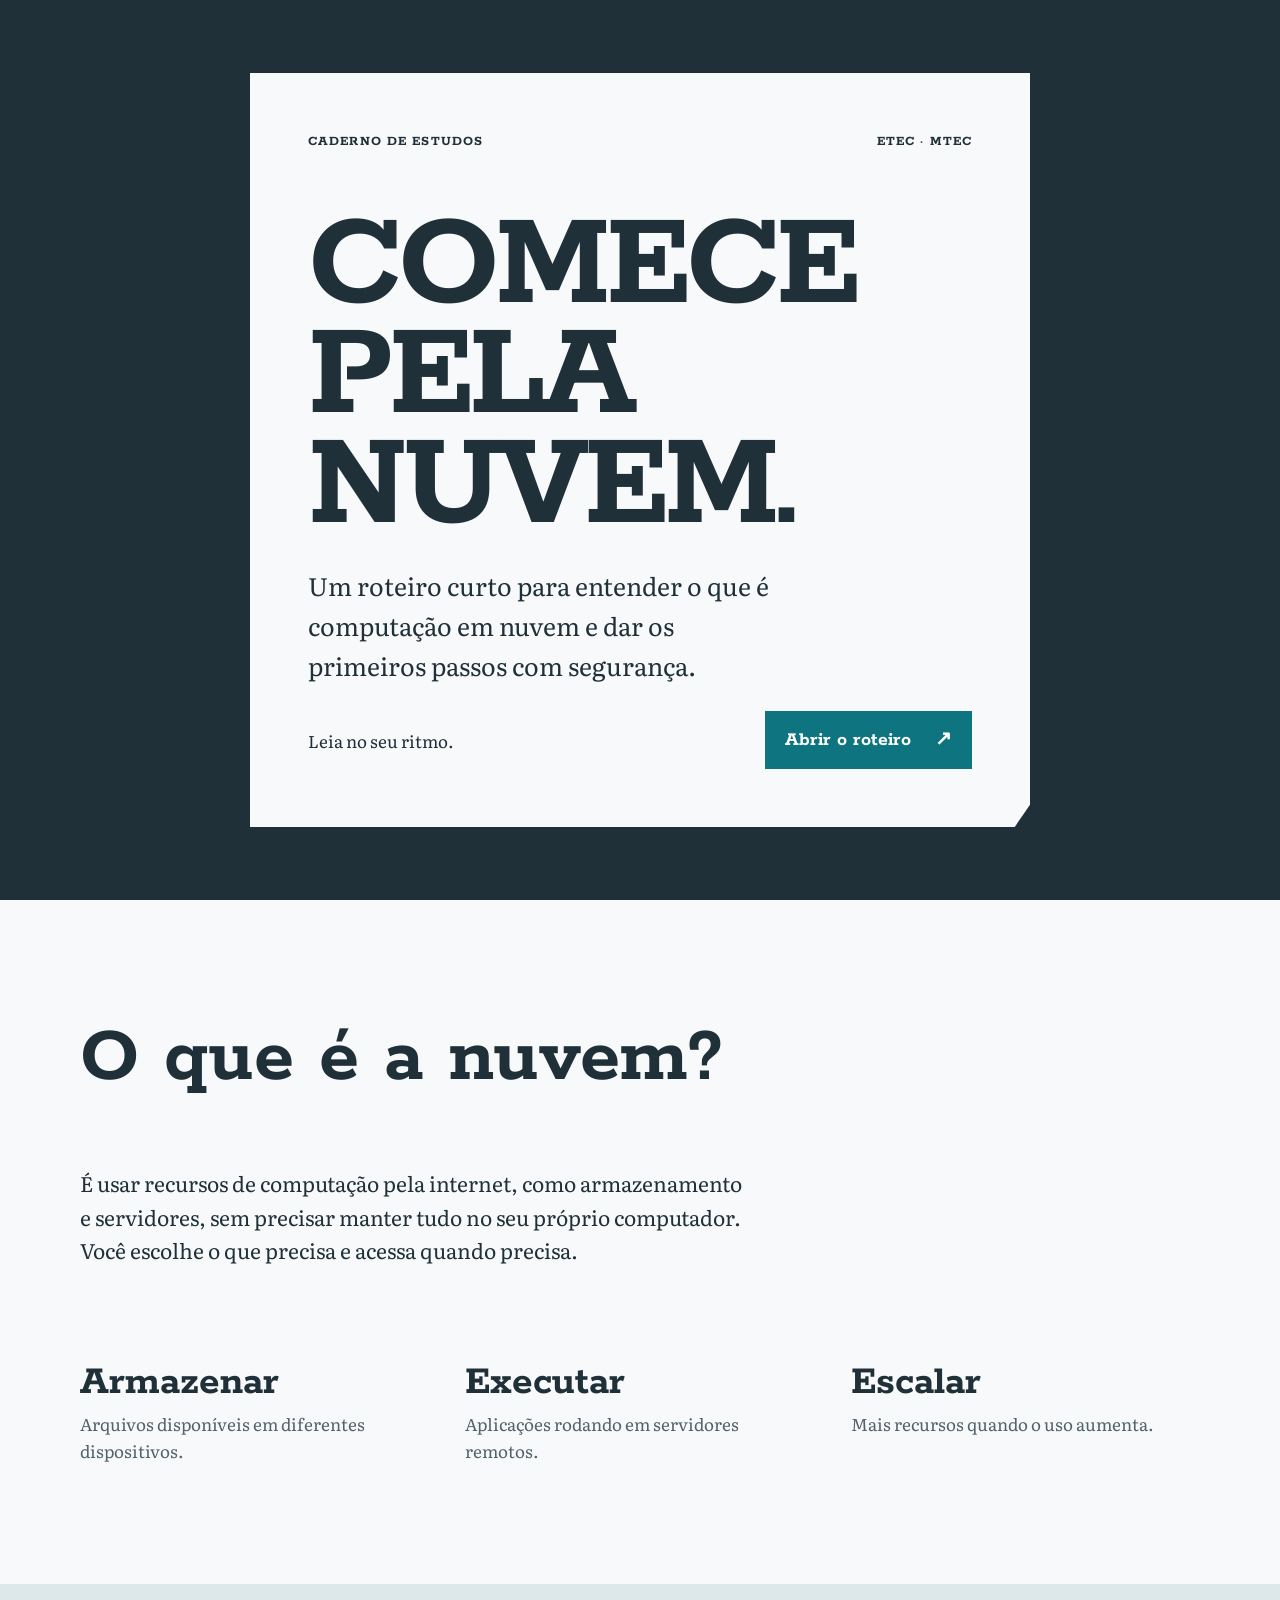
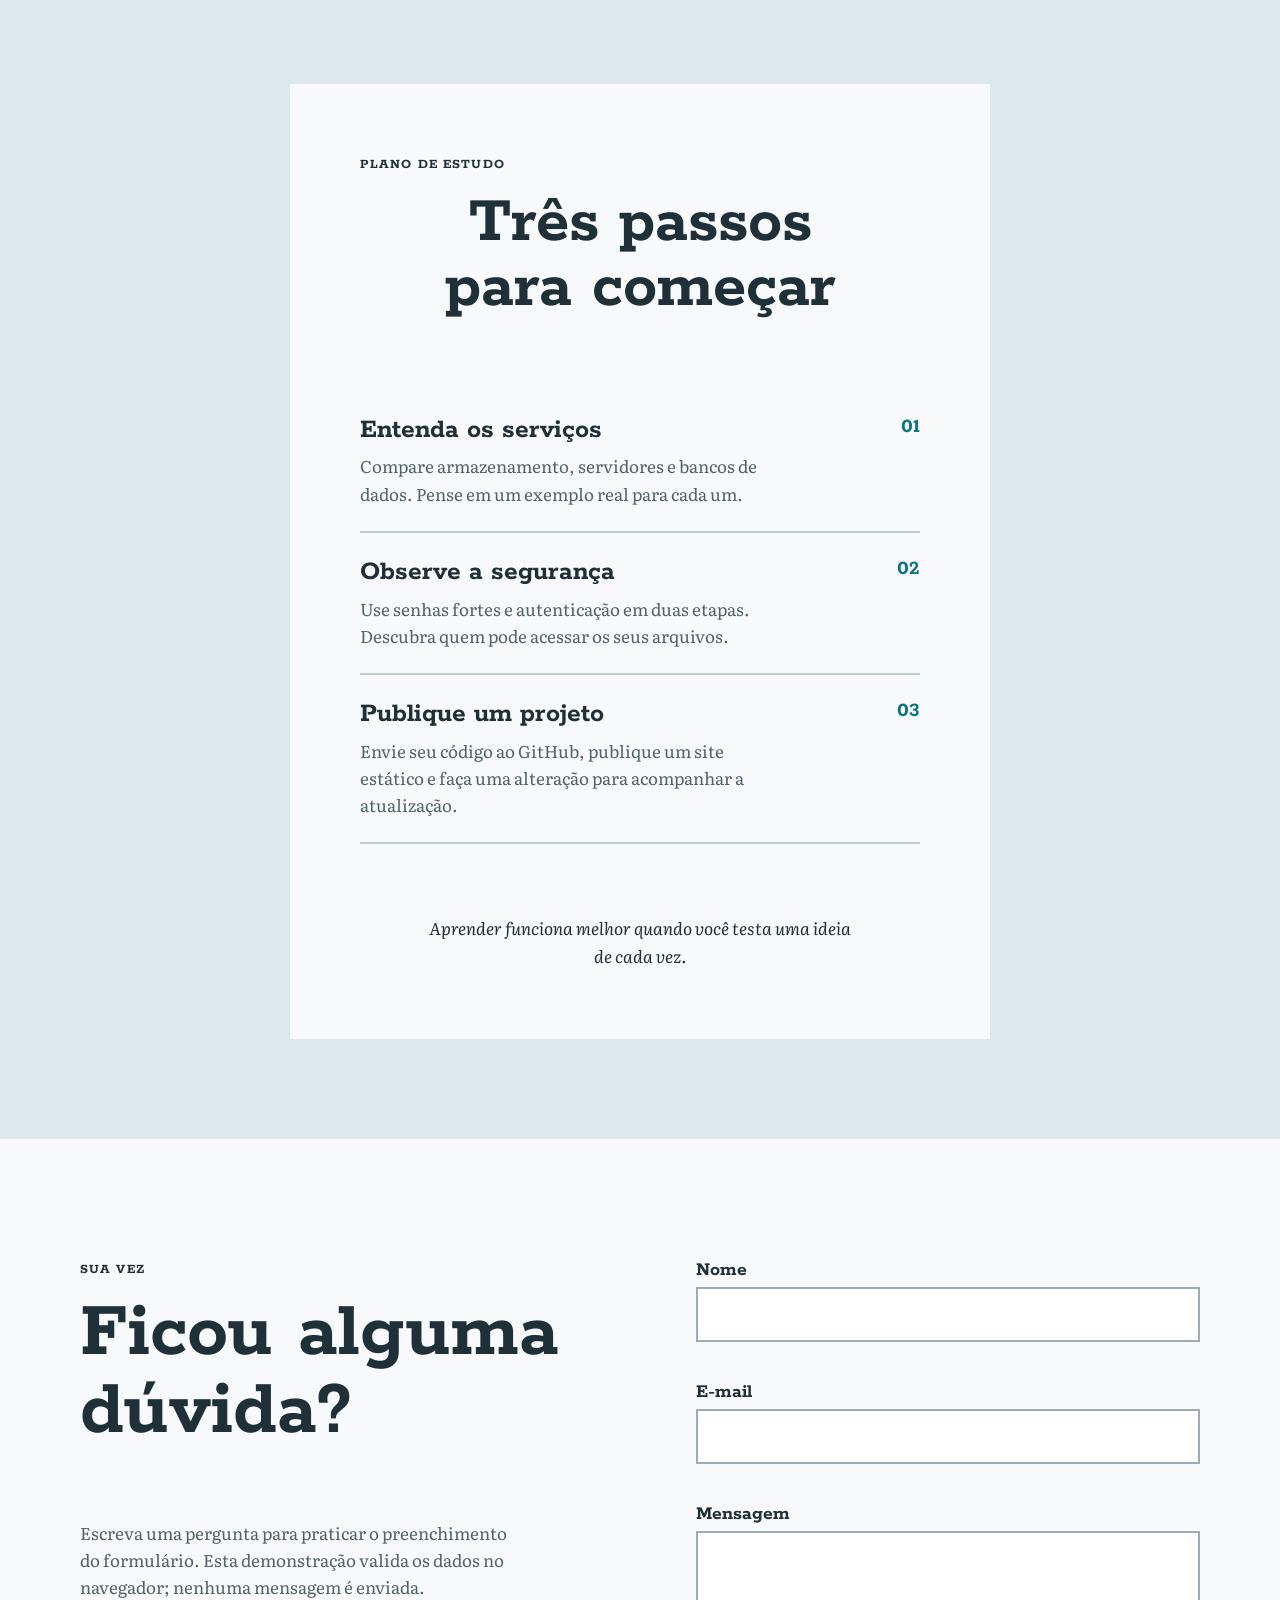
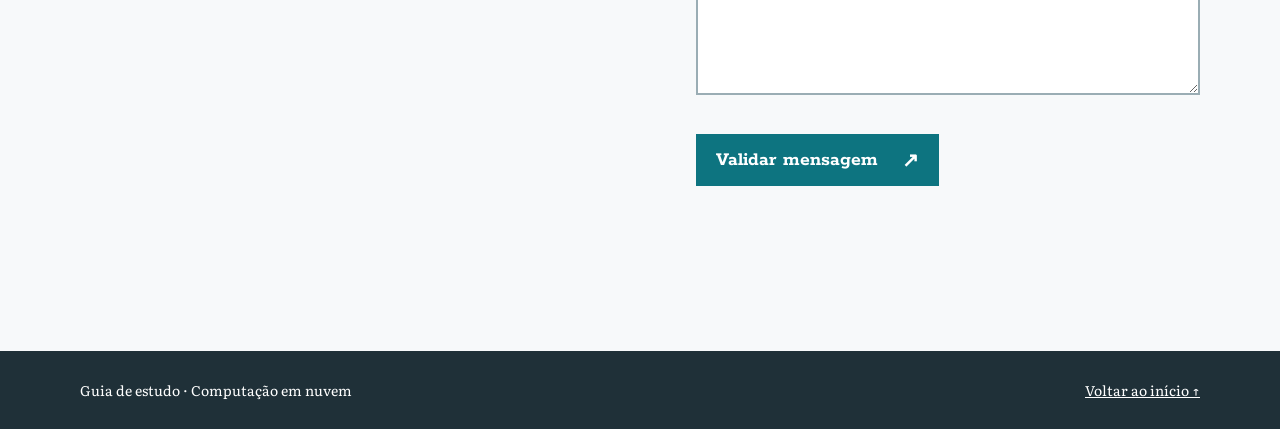
==== index.html @ ff2d394d "Cria pagina de estudo em HTML e CSS" ====
<!doctype html>
<html lang="pt-BR">
  <head>
    <meta charset="UTF-8" />
    <meta name="viewport" content="width=device-width, initial-scale=1.0" />
    <meta name="description" content="Um guia breve e visual para começar a estudar computação em nuvem." />
    <title>Comece pela nuvem — Guia de estudo</title>
    <link rel="preconnect" href="https://fonts.googleapis.com" />
    <link rel="preconnect" href="https://fonts.gstatic.com" crossorigin />
    <link href="https://fonts.googleapis.com/css2?family=Rokkitt:wght@700;800&family=Literata:wght@400;600&display=swap" rel="stylesheet" />
    <link rel="stylesheet" href="style.css" />
    <script src="script.js" defer></script>
  </head>
  <body>
    <main>
      <section class="cover" aria-labelledby="page-title">
        <div class="sheet cover-sheet">
          <div class="sheet-top"><span>Caderno de estudos</span><span>ETEC · MTEC</span></div>
          <h1 id="page-title">Comece<br />pela nuvem.</h1>
          <p>Um roteiro curto para entender o que é computação em nuvem e dar os primeiros passos com segurança.</p>
          <div class="cover-bottom"><span>Leia no seu ritmo.</span><a class="button" href="#roteiro">Abrir o roteiro <span aria-hidden="true">↗</span></a></div>
        </div>
      </section>

      <section class="intro wrap" aria-labelledby="intro-title">
        <h2 id="intro-title">O que é a nuvem?</h2>
        <p>É usar recursos de computação pela internet, como armazenamento e servidores, sem precisar manter tudo no seu próprio computador. Você escolhe o que precisa e acessa quando precisa.</p>
        <div class="facts" aria-label="Ideias principais">
          <div><strong>Armazenar</strong><span>Arquivos disponíveis em diferentes dispositivos.</span></div>
          <div><strong>Executar</strong><span>Aplicações rodando em servidores remotos.</span></div>
          <div><strong>Escalar</strong><span>Mais recursos quando o uso aumenta.</span></div>
        </div>
      </section>

      <section id="roteiro" class="route" aria-labelledby="route-title">
        <div class="sheet route-sheet">
          <p class="sheet-kicker">Plano de estudo</p>
          <h2 id="route-title">Três passos para começar</h2>
          <ol>
            <li><div><h3>Entenda os serviços</h3><p>Compare armazenamento, servidores e bancos de dados. Pense em um exemplo real para cada um.</p></div><span>01</span></li>
            <li><div><h3>Observe a segurança</h3><p>Use senhas fortes e autenticação em duas etapas. Descubra quem pode acessar os seus arquivos.</p></div><span>02</span></li>
            <li><div><h3>Publique um projeto</h3><p>Envie seu código ao GitHub, publique um site estático e faça uma alteração para acompanhar a atualização.</p></div><span>03</span></li>
          </ol>
          <p class="route-end">Aprender funciona melhor quando você testa uma ideia de cada vez.</p>
        </div>
      </section>

      <section id="contato" class="contact" aria-labelledby="contact-title">
        <div class="wrap contact-layout">
          <div><p class="sheet-kicker">Sua vez</p><h2 id="contact-title">Ficou alguma dúvida?</h2><p>Escreva uma pergunta para praticar o preenchimento do formulário. Esta demonstração valida os dados no navegador; nenhuma mensagem é enviada.</p></div>
          <form id="contact-form" novalidate>
            <label for="name">Nome</label><input id="name" name="name" autocomplete="name" required /><small id="name-error" class="error"></small>
            <label for="email">E-mail</label><input id="email" name="email" type="email" autocomplete="email" required /><small id="email-error" class="error"></small>
            <label for="message">Mensagem</label><textarea id="message" name="message" rows="5" required></textarea><small id="message-error" class="error"></small>
            <button class="button" type="submit">Validar mensagem <span aria-hidden="true">↗</span></button>
            <p id="form-status" role="status" aria-live="polite"></p>
          </form>
        </div>
      </section>
    </main>
    <footer><span>Guia de estudo · Computação em nuvem</span><a href="#page-title">Voltar ao início ↑</a></footer>
  </body>
</html>
---- style.css ----
:root{--ground:#1f3038;--paper:#f7f9fa;--soft:#ecf0f2;--ink:#1f3038;--muted:#51636b;--accent:#0d7480}*{box-sizing:border-box}html{scroll-behavior:smooth}body{margin:0;color:var(--ink);background:var(--paper);font-family:Literata,Georgia,serif;font-size:17px;line-height:1.6}h1,h2,h3,p{margin-top:0}h1,h2,h3,.button,.facts strong{font-family:Rokkitt,Georgia,serif}a{color:inherit}.wrap{width:min(1120px,calc(100% - 48px));margin-inline:auto}.cover{min-height:100svh;background:var(--ground);padding:32px;display:grid;place-items:center}.sheet{background:var(--paper);color:var(--ink)}.cover-sheet{width:min(780px,100%);min-height:min(680px,calc(100svh - 64px));padding:clamp(28px,5vw,58px);display:flex;flex-direction:column;justify-content:space-between;clip-path:polygon(0 0,100% 0,100% 97%,98% 100%,0 100%)}.sheet-top,.cover-bottom{display:flex;justify-content:space-between;gap:20px;align-items:center}.sheet-top,.sheet-kicker{font-family:Rokkitt,Georgia,serif;font-weight:700;text-transform:uppercase;letter-spacing:.08em;font-size:14px}.cover h1{font-size:clamp(72px,11vw,142px);line-height:.78;letter-spacing:-.035em;text-transform:uppercase;margin:60px 0 24px}.cover-sheet>p{max-width:480px;font-size:clamp(19px,2.2vw,25px)}.button{display:inline-flex;justify-content:space-between;align-items:center;gap:24px;border:0;background:var(--accent);color:#fff;text-decoration:none;padding:13px 20px;font-size:20px;font-weight:700;cursor:pointer;min-height:52px}.button:hover,.button:focus-visible{background:#075b65}.intro{padding-block:120px}.intro h2,.contact h2{font-size:clamp(48px,7vw,82px);line-height:.95;max-width:650px}.intro>p{max-width:670px;font-size:21px}.facts{display:grid;grid-template-columns:repeat(3,1fr);gap:36px;margin-top:95px}.facts div{display:flex;flex-direction:column;gap:6px}.facts strong{font-size:clamp(28px,3.5vw,42px);line-height:1}.facts span{color:var(--muted)}.route{background:#dce8ea;padding:100px 24px}.route-sheet{max-width:700px;margin:auto;padding:clamp(28px,6vw,70px)}.route h2{font-size:clamp(42px,6vw,68px);line-height:.95;text-align:center;margin:15px auto 70px;max-width:470px}.route ol{list-style:none;padding:0;margin:0}.route li{display:flex;justify-content:space-between;gap:20px;padding:24px 0;border-bottom:2px solid #bcced2}.route h3{font-size:28px;line-height:1.1;margin-bottom:7px}.route li p{max-width:430px;margin:0;color:var(--muted)}.route li>span{font:700 21px Rokkitt,Georgia,serif;color:var(--accent)}.route-end{text-align:center;margin:70px auto 0;max-width:430px;font-style:italic}.contact{padding:120px 0}.contact-layout{display:grid;grid-template-columns:1fr 1fr;gap:10%}.contact-layout>div>p:last-child{max-width:430px;color:var(--muted)}form{display:flex;flex-direction:column}label{font:700 20px Rokkitt,Georgia,serif;margin-bottom:6px}input,textarea{width:100%;border:2px solid #9aadb4;border-radius:0;background:#fff;color:var(--ink);font:inherit;padding:12px}input:focus,textarea:focus{outline:3px solid var(--accent);outline-offset:2px}input[aria-invalid=true],textarea[aria-invalid=true]{border-color:#a12f32}.error{min-height:27px;color:#9b2529;font:15px Arial,sans-serif;margin-bottom:12px}form .button{align-self:flex-start}#form-status{min-height:30px;margin:15px 0 0;font-weight:600}footer{background:var(--ground);color:#fff;display:flex;justify-content:space-between;gap:20px;padding:28px max(24px,calc((100vw - 1120px)/2));font-size:14px}@media(max-width:700px){.cover{padding:12px}.cover-sheet{min-height:calc(100svh - 24px);padding:28px 24px}.cover h1{font-size:clamp(60px,14vw,100px)}.cover-bottom{align-items:stretch;flex-direction:column}.cover-bottom .button{width:100%}.intro,.contact{padding-block:80px}.facts{grid-template-columns:1fr 1fr;gap:32px;margin-top:60px}.route{padding:65px 10px}.contact-layout{grid-template-columns:1fr;gap:35px}footer{flex-direction:column}.route h2{text-align:left}.route-sheet{padding:30px 24px}}@media(max-width:420px){.facts{grid-template-columns:1fr}.sheet-top{font-size:12px}.cover h1{font-size:60px}}@media(prefers-reduced-motion:reduce){html{scroll-behavior:auto}}
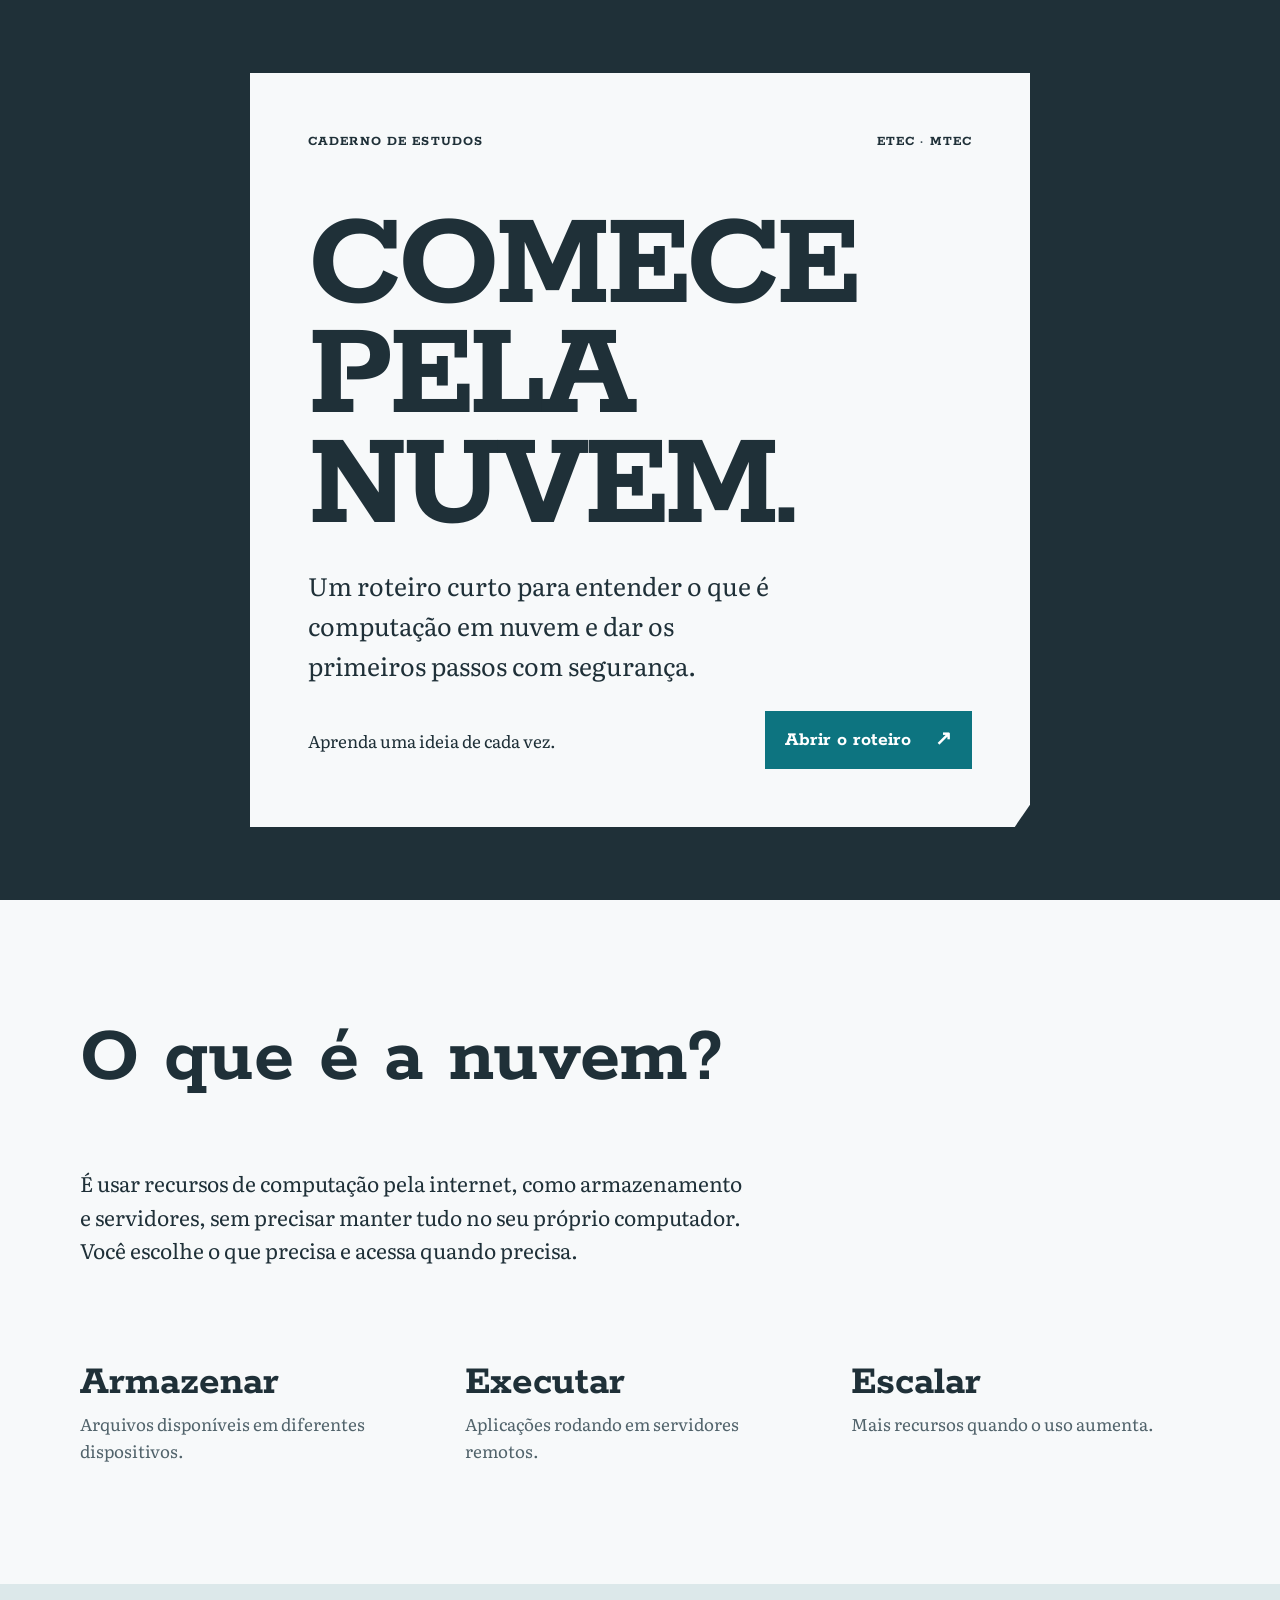
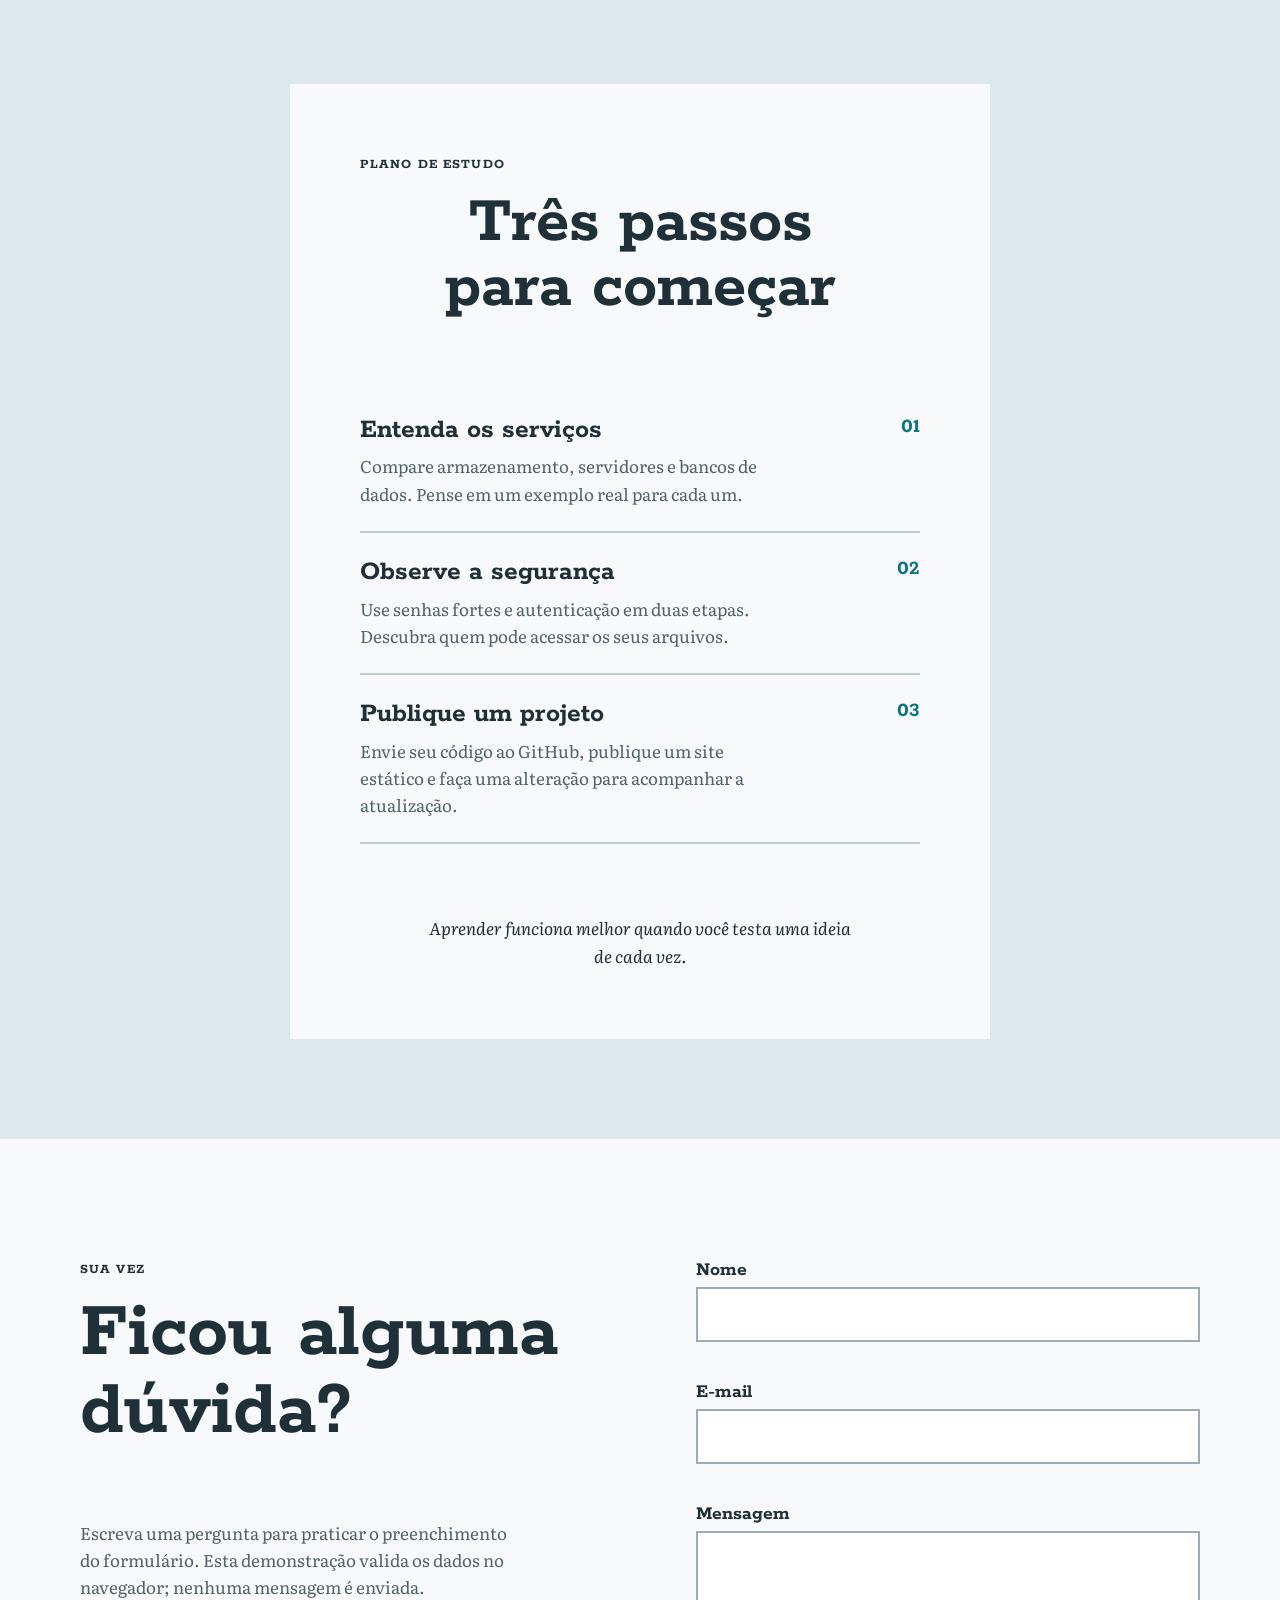
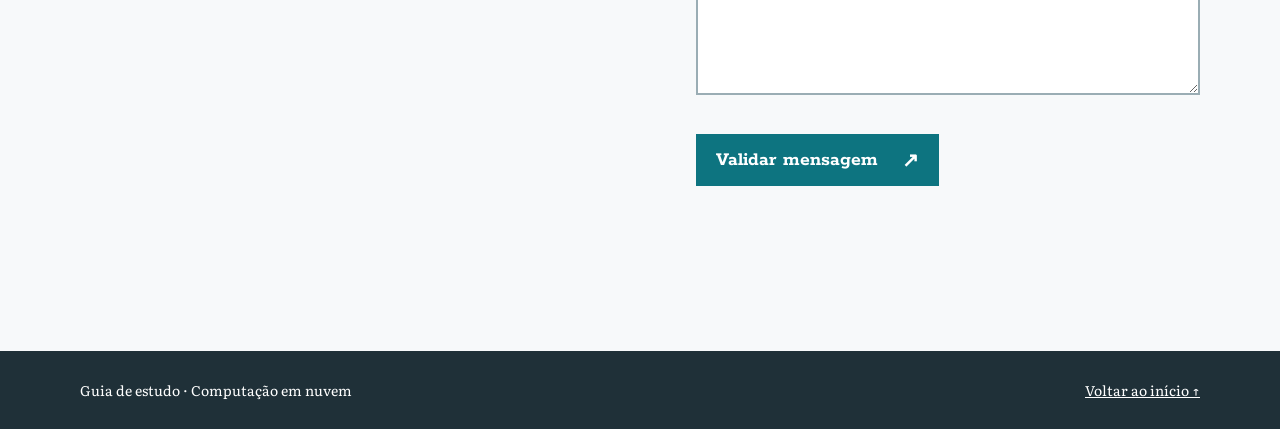
==== commit f915bc2a: "Atualiza chamada inicial do guia" ====
--- a/index.html
+++ b/index.html
@@ -18,7 +18,7 @@
           <div class="sheet-top"><span>Caderno de estudos</span><span>ETEC · MTEC</span></div>
           <h1 id="page-title">Comece<br />pela nuvem.</h1>
           <p>Um roteiro curto para entender o que é computação em nuvem e dar os primeiros passos com segurança.</p>
-          <div class="cover-bottom"><span>Leia no seu ritmo.</span><a class="button" href="#roteiro">Abrir o roteiro <span aria-hidden="true">↗</span></a></div>
+          <div class="cover-bottom"><span>Aprenda uma ideia de cada vez.</span><a class="button" href="#roteiro">Abrir o roteiro <span aria-hidden="true">↗</span></a></div>
         </div>
       </section>
 
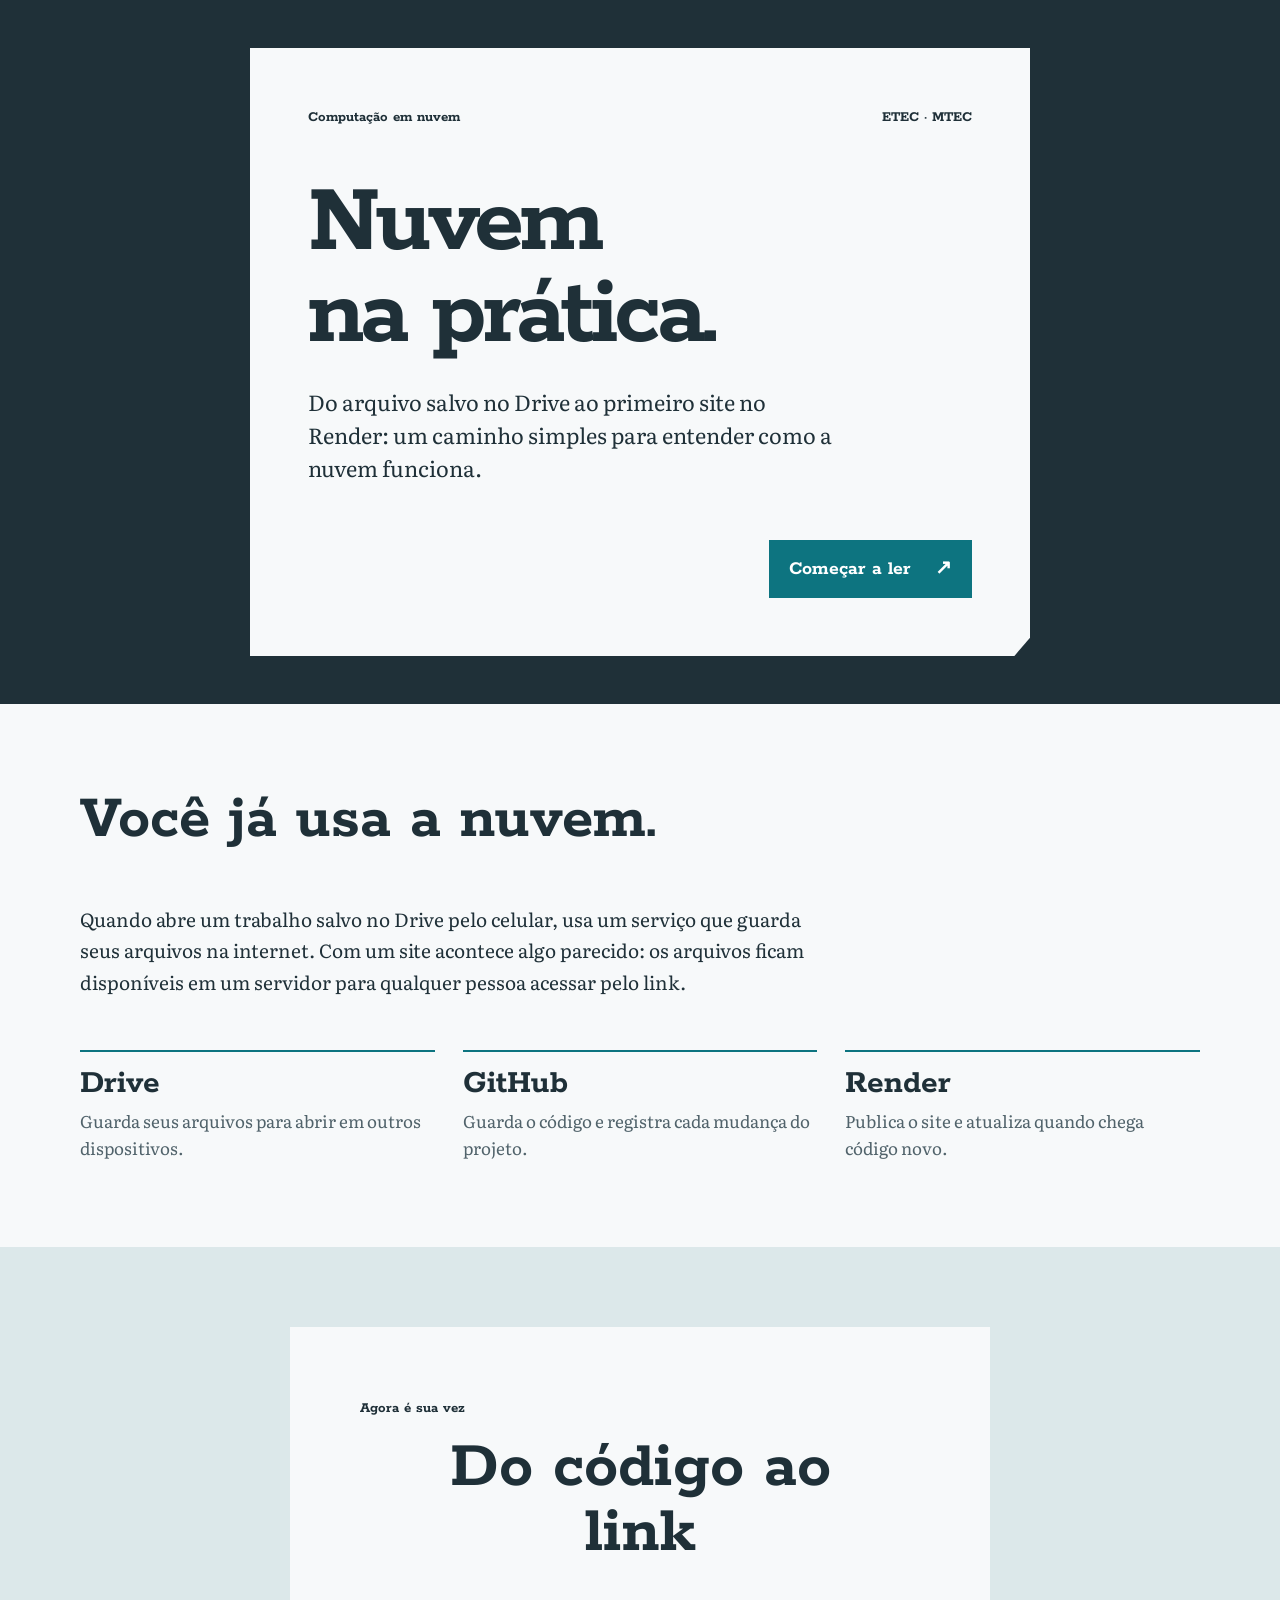
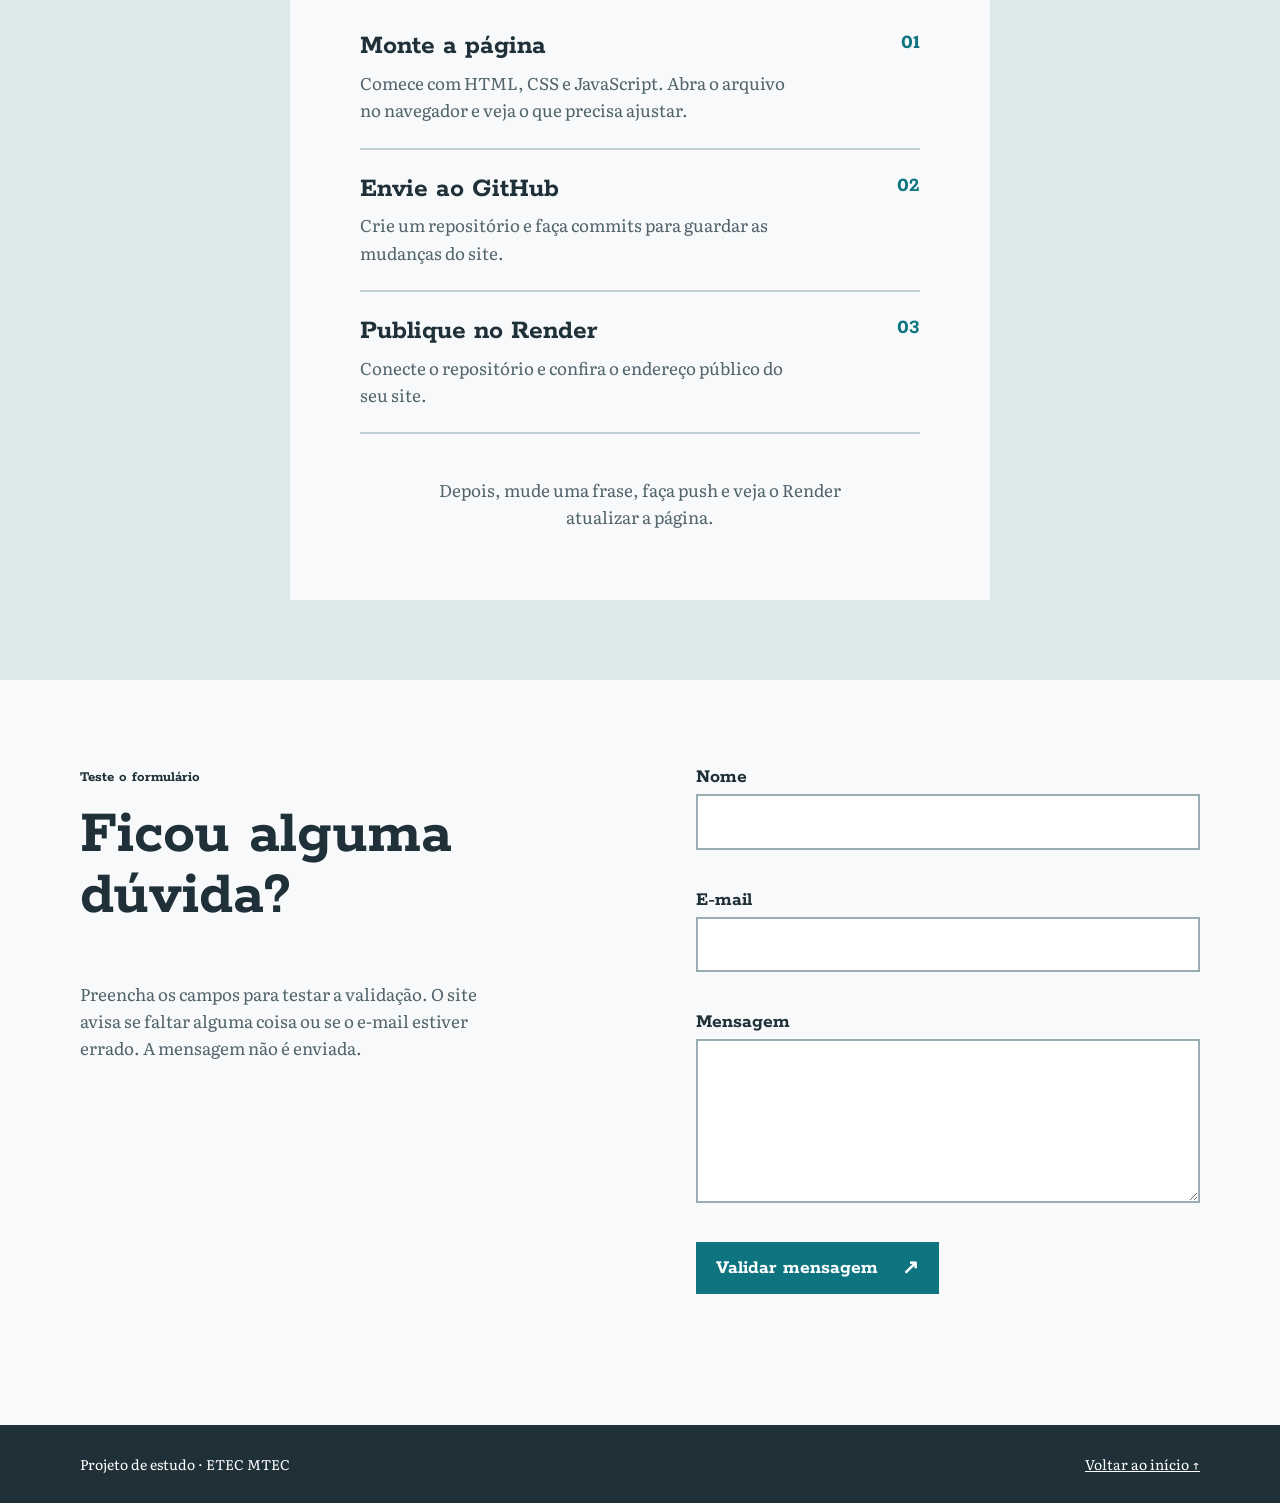
==== commit 8c420bf8: "Ajusta textos e capa do guia de nuvem" ====
--- a/index.html
+++ b/index.html
@@ -3,8 +3,8 @@
   <head>
     <meta charset="UTF-8" />
     <meta name="viewport" content="width=device-width, initial-scale=1.0" />
-    <meta name="description" content="Um guia breve e visual para começar a estudar computação em nuvem." />
-    <title>Comece pela nuvem — Guia de estudo</title>
+    <meta name="description" content="Entenda a nuvem com exemplos do Drive, GitHub e Render e veja como publicar seu primeiro site." />
+    <title>Nuvem na prática — Guia de estudo</title>
     <link rel="preconnect" href="https://fonts.googleapis.com" />
     <link rel="preconnect" href="https://fonts.gstatic.com" crossorigin />
     <link href="https://fonts.googleapis.com/css2?family=Rokkitt:wght@700;800&family=Literata:wght@400;600&display=swap" rel="stylesheet" />
@@ -15,39 +15,39 @@
     <main>
       <section class="cover" aria-labelledby="page-title">
         <div class="sheet cover-sheet">
-          <div class="sheet-top"><span>Caderno de estudos</span><span>ETEC · MTEC</span></div>
-          <h1 id="page-title">Comece<br />pela nuvem.</h1>
-          <p>Um roteiro curto para entender o que é computação em nuvem e dar os primeiros passos com segurança.</p>
-          <div class="cover-bottom"><span>Aprenda uma ideia de cada vez.</span><a class="button" href="#roteiro">Abrir o roteiro <span aria-hidden="true">↗</span></a></div>
+          <div class="sheet-top"><span>Computação em nuvem</span><span>ETEC · MTEC</span></div>
+          <h1 id="page-title">Nuvem<br />na prática.</h1>
+          <p>Do arquivo salvo no Drive ao primeiro site no Render: um caminho simples para entender como a nuvem funciona.</p>
+          <div class="cover-bottom"><a class="button" href="#intro-title">Começar a ler <span aria-hidden="true">↗</span></a></div>
         </div>
       </section>
 
       <section class="intro wrap" aria-labelledby="intro-title">
-        <h2 id="intro-title">O que é a nuvem?</h2>
-        <p>É usar recursos de computação pela internet, como armazenamento e servidores, sem precisar manter tudo no seu próprio computador. Você escolhe o que precisa e acessa quando precisa.</p>
+        <h2 id="intro-title">Você já usa a nuvem.</h2>
+        <p>Quando abre um trabalho salvo no Drive pelo celular, usa um serviço que guarda seus arquivos na internet. Com um site acontece algo parecido: os arquivos ficam disponíveis em um servidor para qualquer pessoa acessar pelo link.</p>
         <div class="facts" aria-label="Ideias principais">
-          <div><strong>Armazenar</strong><span>Arquivos disponíveis em diferentes dispositivos.</span></div>
-          <div><strong>Executar</strong><span>Aplicações rodando em servidores remotos.</span></div>
-          <div><strong>Escalar</strong><span>Mais recursos quando o uso aumenta.</span></div>
+          <div><strong>Drive</strong><span>Guarda seus arquivos para abrir em outros dispositivos.</span></div>
+          <div><strong>GitHub</strong><span>Guarda o código e registra cada mudança do projeto.</span></div>
+          <div><strong>Render</strong><span>Publica o site e atualiza quando chega código novo.</span></div>
         </div>
       </section>
 
       <section id="roteiro" class="route" aria-labelledby="route-title">
         <div class="sheet route-sheet">
-          <p class="sheet-kicker">Plano de estudo</p>
-          <h2 id="route-title">Três passos para começar</h2>
+          <p class="sheet-kicker">Agora é sua vez</p>
+          <h2 id="route-title">Do código ao link</h2>
           <ol>
-            <li><div><h3>Entenda os serviços</h3><p>Compare armazenamento, servidores e bancos de dados. Pense em um exemplo real para cada um.</p></div><span>01</span></li>
-            <li><div><h3>Observe a segurança</h3><p>Use senhas fortes e autenticação em duas etapas. Descubra quem pode acessar os seus arquivos.</p></div><span>02</span></li>
-            <li><div><h3>Publique um projeto</h3><p>Envie seu código ao GitHub, publique um site estático e faça uma alteração para acompanhar a atualização.</p></div><span>03</span></li>
+            <li><div><h3>Monte a página</h3><p>Comece com HTML, CSS e JavaScript. Abra o arquivo no navegador e veja o que precisa ajustar.</p></div><span>01</span></li>
+            <li><div><h3>Envie ao GitHub</h3><p>Crie um repositório e faça commits para guardar as mudanças do site.</p></div><span>02</span></li>
+            <li><div><h3>Publique no Render</h3><p>Conecte o repositório e confira o endereço público do seu site.</p></div><span>03</span></li>
           </ol>
-          <p class="route-end">Aprender funciona melhor quando você testa uma ideia de cada vez.</p>
+          <p class="route-end">Depois, mude uma frase, faça push e veja o Render atualizar a página.</p>
         </div>
       </section>
 
       <section id="contato" class="contact" aria-labelledby="contact-title">
         <div class="wrap contact-layout">
-          <div><p class="sheet-kicker">Sua vez</p><h2 id="contact-title">Ficou alguma dúvida?</h2><p>Escreva uma pergunta para praticar o preenchimento do formulário. Esta demonstração valida os dados no navegador; nenhuma mensagem é enviada.</p></div>
+          <div><p class="sheet-kicker">Teste o formulário</p><h2 id="contact-title">Ficou alguma dúvida?</h2><p>Preencha os campos para testar a validação. O site avisa se faltar alguma coisa ou se o e-mail estiver errado. A mensagem não é enviada.</p></div>
           <form id="contact-form" novalidate>
             <label for="name">Nome</label><input id="name" name="name" autocomplete="name" required /><small id="name-error" class="error"></small>
             <label for="email">E-mail</label><input id="email" name="email" type="email" autocomplete="email" required /><small id="email-error" class="error"></small>
@@ -58,6 +58,6 @@
         </div>
       </section>
     </main>
-    <footer><span>Guia de estudo · Computação em nuvem</span><a href="#page-title">Voltar ao início ↑</a></footer>
+    <footer><span>Projeto de estudo · ETEC MTEC</span><a href="#page-title">Voltar ao início ↑</a></footer>
   </body>
 </html>
--- a/style.css
+++ b/style.css
@@ -1 +1,21 @@
 :root{--ground:#1f3038;--paper:#f7f9fa;--soft:#ecf0f2;--ink:#1f3038;--muted:#51636b;--accent:#0d7480}*{box-sizing:border-box}html{scroll-behavior:smooth}body{margin:0;color:var(--ink);background:var(--paper);font-family:Literata,Georgia,serif;font-size:17px;line-height:1.6}h1,h2,h3,p{margin-top:0}h1,h2,h3,.button,.facts strong{font-family:Rokkitt,Georgia,serif}a{color:inherit}.wrap{width:min(1120px,calc(100% - 48px));margin-inline:auto}.cover{min-height:100svh;background:var(--ground);padding:32px;display:grid;place-items:center}.sheet{background:var(--paper);color:var(--ink)}.cover-sheet{width:min(780px,100%);min-height:min(680px,calc(100svh - 64px));padding:clamp(28px,5vw,58px);display:flex;flex-direction:column;justify-content:space-between;clip-path:polygon(0 0,100% 0,100% 97%,98% 100%,0 100%)}.sheet-top,.cover-bottom{display:flex;justify-content:space-between;gap:20px;align-items:center}.sheet-top,.sheet-kicker{font-family:Rokkitt,Georgia,serif;font-weight:700;text-transform:uppercase;letter-spacing:.08em;font-size:14px}.cover h1{font-size:clamp(72px,11vw,142px);line-height:.78;letter-spacing:-.035em;text-transform:uppercase;margin:60px 0 24px}.cover-sheet>p{max-width:480px;font-size:clamp(19px,2.2vw,25px)}.button{display:inline-flex;justify-content:space-between;align-items:center;gap:24px;border:0;background:var(--accent);color:#fff;text-decoration:none;padding:13px 20px;font-size:20px;font-weight:700;cursor:pointer;min-height:52px}.button:hover,.button:focus-visible{background:#075b65}.intro{padding-block:120px}.intro h2,.contact h2{font-size:clamp(48px,7vw,82px);line-height:.95;max-width:650px}.intro>p{max-width:670px;font-size:21px}.facts{display:grid;grid-template-columns:repeat(3,1fr);gap:36px;margin-top:95px}.facts div{display:flex;flex-direction:column;gap:6px}.facts strong{font-size:clamp(28px,3.5vw,42px);line-height:1}.facts span{color:var(--muted)}.route{background:#dce8ea;padding:100px 24px}.route-sheet{max-width:700px;margin:auto;padding:clamp(28px,6vw,70px)}.route h2{font-size:clamp(42px,6vw,68px);line-height:.95;text-align:center;margin:15px auto 70px;max-width:470px}.route ol{list-style:none;padding:0;margin:0}.route li{display:flex;justify-content:space-between;gap:20px;padding:24px 0;border-bottom:2px solid #bcced2}.route h3{font-size:28px;line-height:1.1;margin-bottom:7px}.route li p{max-width:430px;margin:0;color:var(--muted)}.route li>span{font:700 21px Rokkitt,Georgia,serif;color:var(--accent)}.route-end{text-align:center;margin:70px auto 0;max-width:430px;font-style:italic}.contact{padding:120px 0}.contact-layout{display:grid;grid-template-columns:1fr 1fr;gap:10%}.contact-layout>div>p:last-child{max-width:430px;color:var(--muted)}form{display:flex;flex-direction:column}label{font:700 20px Rokkitt,Georgia,serif;margin-bottom:6px}input,textarea{width:100%;border:2px solid #9aadb4;border-radius:0;background:#fff;color:var(--ink);font:inherit;padding:12px}input:focus,textarea:focus{outline:3px solid var(--accent);outline-offset:2px}input[aria-invalid=true],textarea[aria-invalid=true]{border-color:#a12f32}.error{min-height:27px;color:#9b2529;font:15px Arial,sans-serif;margin-bottom:12px}form .button{align-self:flex-start}#form-status{min-height:30px;margin:15px 0 0;font-weight:600}footer{background:var(--ground);color:#fff;display:flex;justify-content:space-between;gap:20px;padding:28px max(24px,calc((100vw - 1120px)/2));font-size:14px}@media(max-width:700px){.cover{padding:12px}.cover-sheet{min-height:calc(100svh - 24px);padding:28px 24px}.cover h1{font-size:clamp(60px,14vw,100px)}.cover-bottom{align-items:stretch;flex-direction:column}.cover-bottom .button{width:100%}.intro,.contact{padding-block:80px}.facts{grid-template-columns:1fr 1fr;gap:32px;margin-top:60px}.route{padding:65px 10px}.contact-layout{grid-template-columns:1fr;gap:35px}footer{flex-direction:column}.route h2{text-align:left}.route-sheet{padding:30px 24px}}@media(max-width:420px){.facts{grid-template-columns:1fr}.sheet-top{font-size:12px}.cover h1{font-size:60px}}@media(prefers-reduced-motion:reduce){html{scroll-behavior:auto}}
+
+/* A capa mantém o formato de caderno sem ocupar a tela inteira no celular. */
+.cover{min-height:0;padding:48px 24px}
+.cover-sheet{min-height:570px}
+.sheet-top,.sheet-kicker{text-transform:none;letter-spacing:0;font-size:15px}
+.cover h1{font-size:clamp(68px,8vw,108px);line-height:.9;text-transform:none;letter-spacing:-.045em;margin:48px 0 24px}
+.cover-sheet>p{font-size:clamp(18px,1.7vw,22px);line-height:1.5;max-width:540px}
+.cover-bottom{margin-top:34px}
+.intro,.contact{padding-block:86px}
+.intro h2,.contact h2{font-size:clamp(42px,5vw,68px)}
+.intro>p{font-size:19px;line-height:1.65;max-width:730px}
+.facts{margin-top:52px;gap:28px}
+.facts div{border-top:2px solid var(--accent);padding-top:15px}
+.facts strong{font-size:34px}
+.route{padding-block:80px}
+.route h2{margin-bottom:42px}
+.route-end{margin-top:42px;font-style:normal;color:var(--muted)}
+@media(max-width:700px){.cover{padding:12px}.cover-sheet{min-height:0;padding:24px;gap:22px}.cover h1{font-size:clamp(54px,12vw,78px);margin:35px 0 0}.cover-sheet>p{font-size:18px;margin:0}.cover-bottom{margin-top:3px}.cover-bottom>span{font-size:14px}.intro,.contact{padding-block:65px}.facts{margin-top:36px}.route{padding-block:55px}.route h2{margin-bottom:25px}}
+@media(max-width:420px){.sheet-top{font-size:13px}.cover h1{font-size:54px}.cover-bottom .button{font-size:19px}}
+.cover-bottom{justify-content:flex-end}
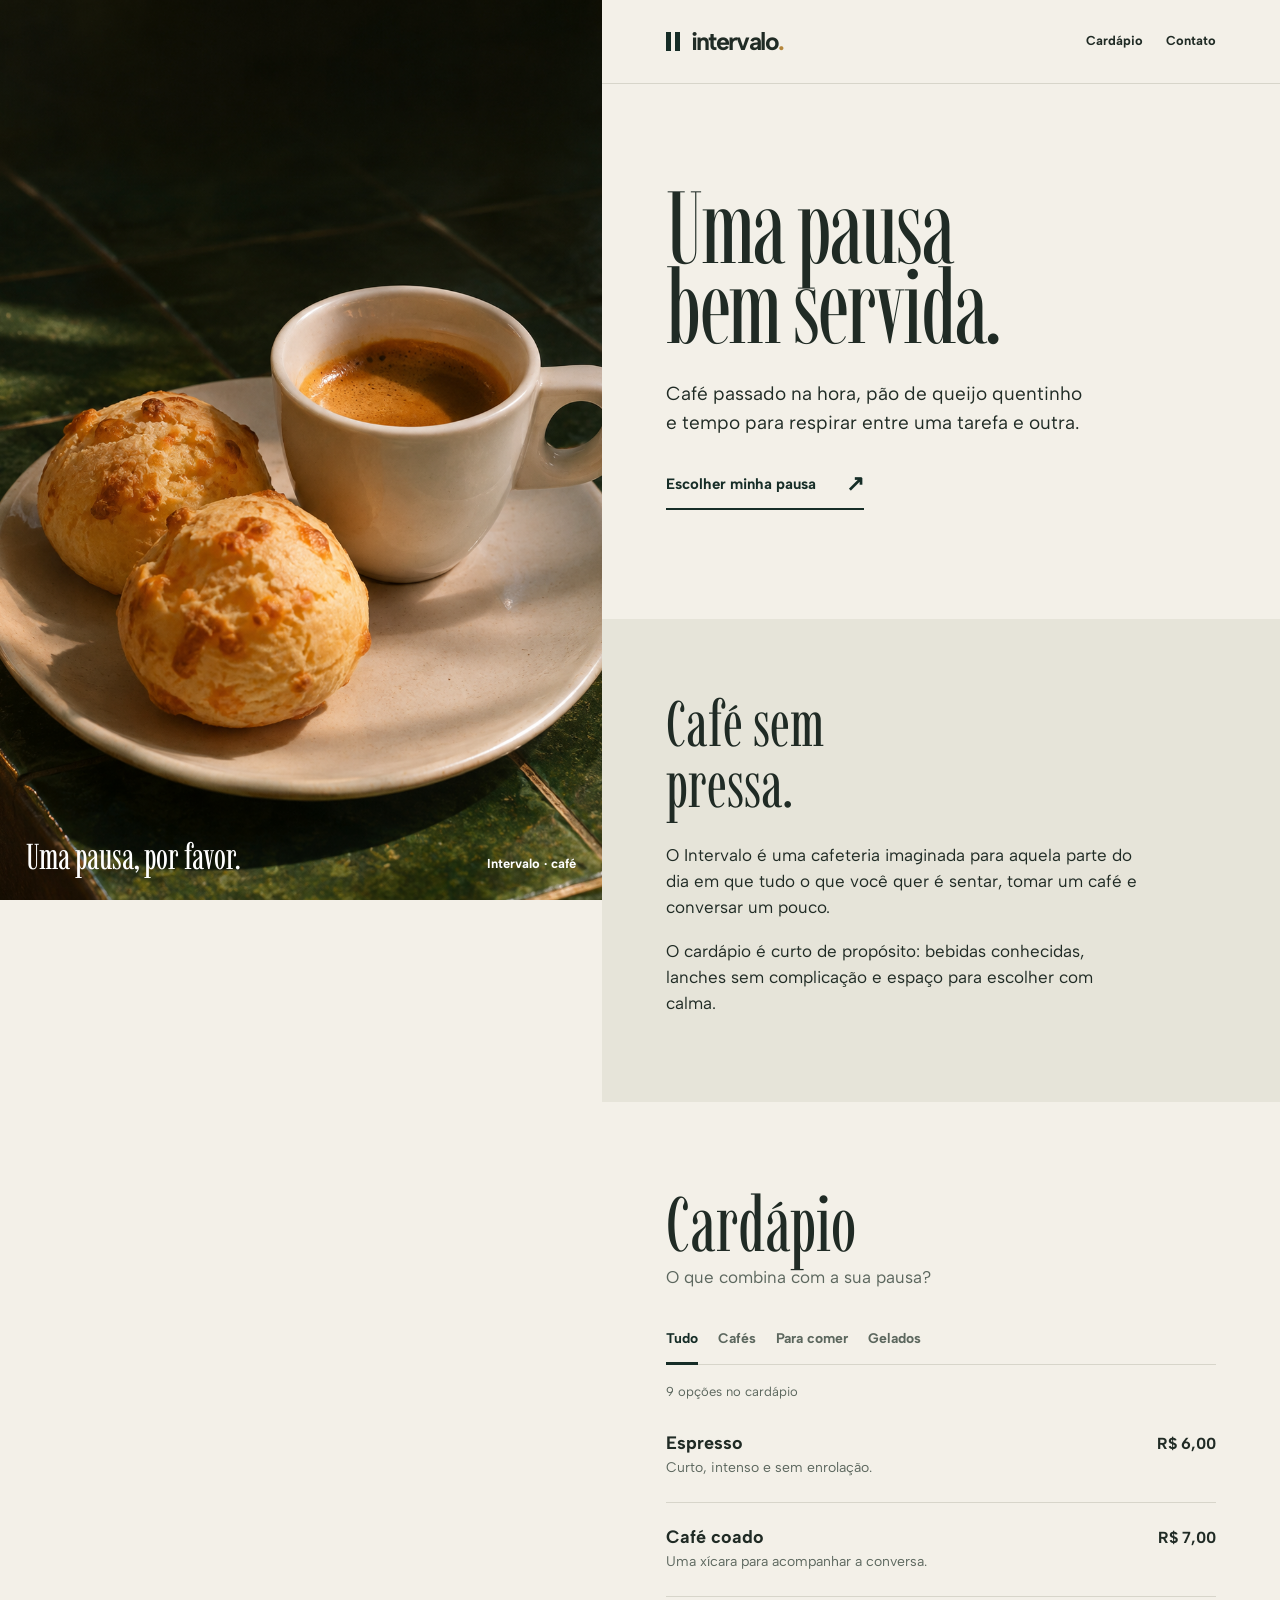
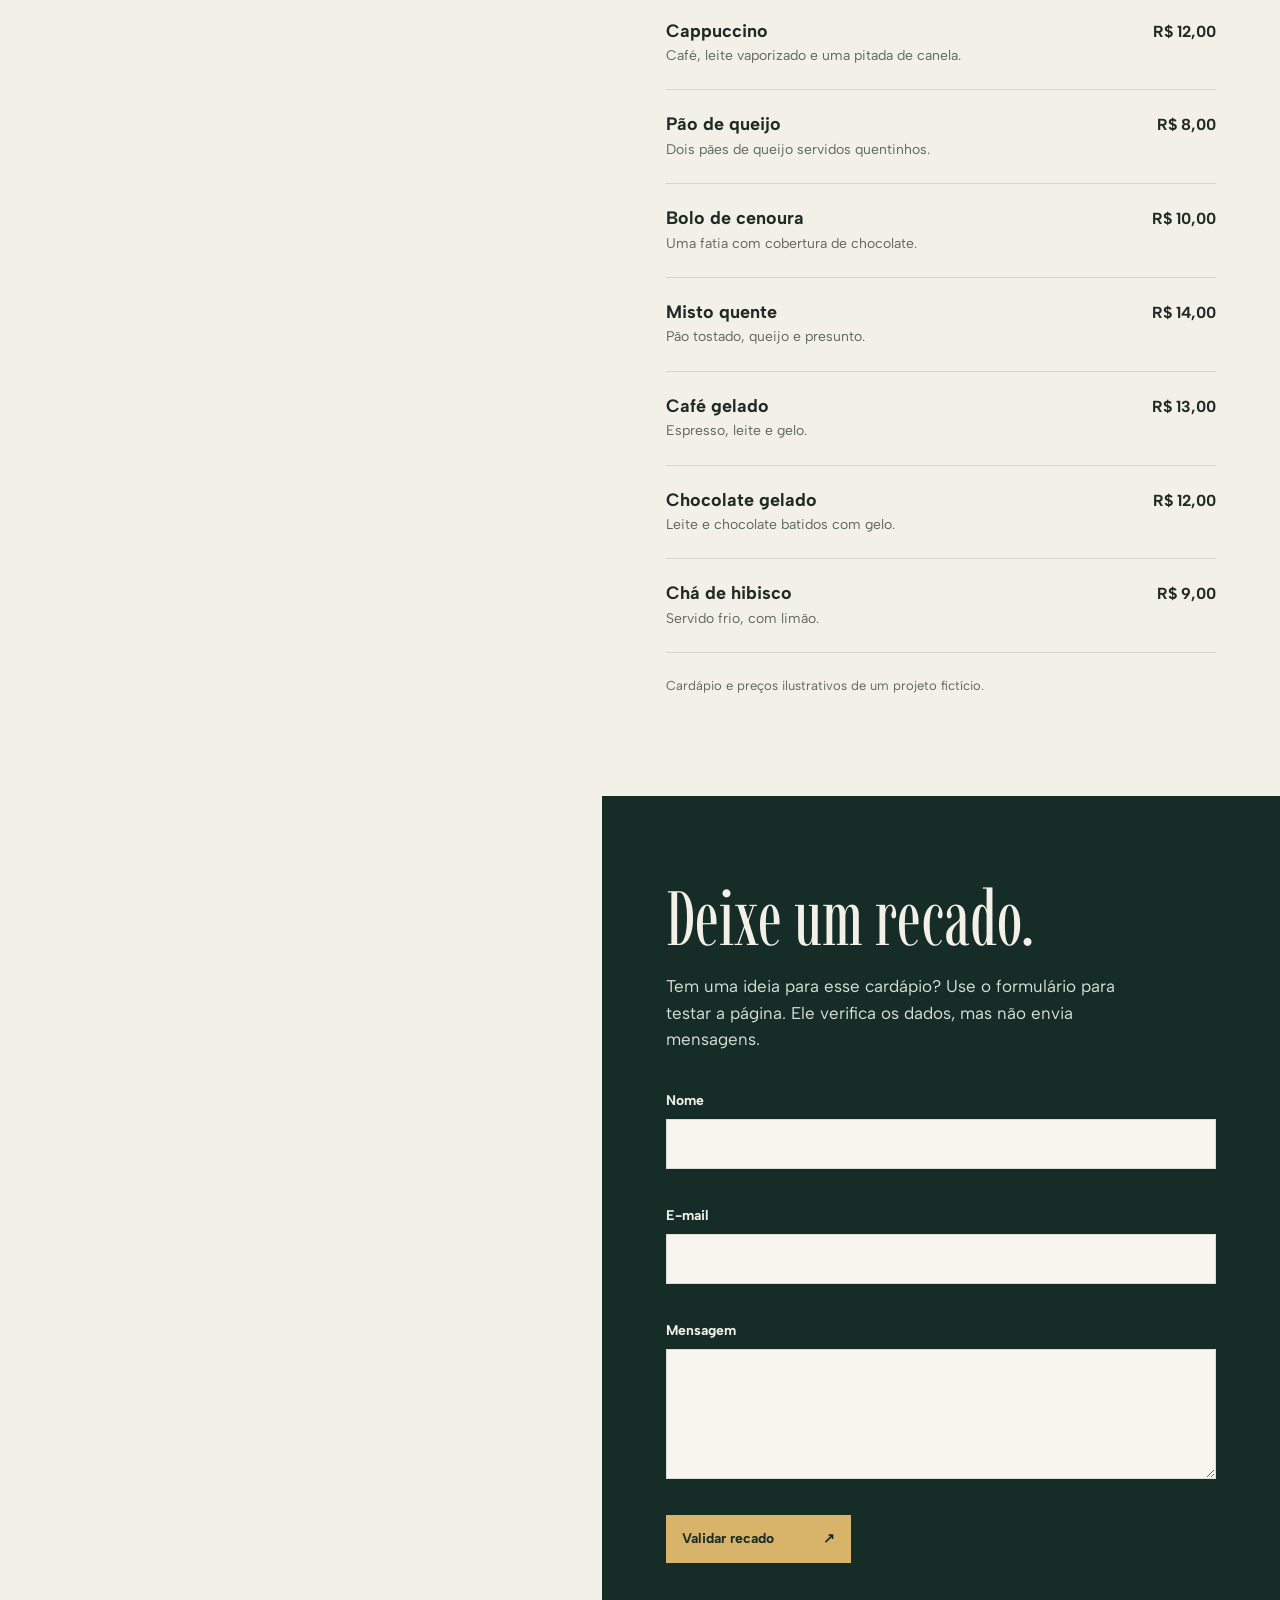
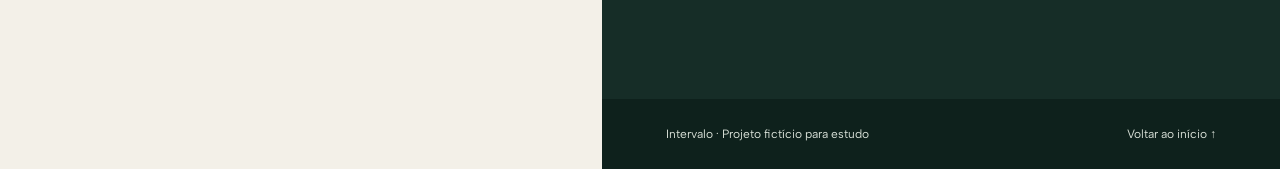
==== commit be50b729: "Cria site de cafeteria em HTML CSS e JavaScript" ====
--- a/index.html
+++ b/index.html
@@ -3,61 +3,80 @@
   <head>
     <meta charset="UTF-8" />
     <meta name="viewport" content="width=device-width, initial-scale=1.0" />
-    <meta name="description" content="Entenda a nuvem com exemplos do Drive, GitHub e Render e veja como publicar seu primeiro site." />
-    <title>Nuvem na prática — Guia de estudo</title>
+    <meta name="theme-color" content="#162d27" />
+    <meta name="description" content="Intervalo: um conceito de cafeteria com cafés, lanches e uma pausa bem servida." />
+    <title>Intervalo — café e pausa</title>
+    <link rel="icon" type="image/svg+xml" href="favicon.svg" />
     <link rel="preconnect" href="https://fonts.googleapis.com" />
     <link rel="preconnect" href="https://fonts.gstatic.com" crossorigin />
-    <link href="https://fonts.googleapis.com/css2?family=Rokkitt:wght@700;800&family=Literata:wght@400;600&display=swap" rel="stylesheet" />
+    <link href="https://fonts.googleapis.com/css2?family=Albert+Sans:wght@400;500;600;700&family=Imbue:opsz,wght@10..100,400;10..100,500&display=swap" rel="stylesheet" />
     <link rel="stylesheet" href="style.css" />
     <script src="script.js" defer></script>
   </head>
   <body>
-    <main>
-      <section class="cover" aria-labelledby="page-title">
-        <div class="sheet cover-sheet">
-          <div class="sheet-top"><span>Computação em nuvem</span><span>ETEC · MTEC</span></div>
-          <h1 id="page-title">Nuvem<br />na prática.</h1>
-          <p>Do arquivo salvo no Drive ao primeiro site no Render: um caminho simples para entender como a nuvem funciona.</p>
-          <div class="cover-bottom"><a class="button" href="#intro-title">Começar a ler <span aria-hidden="true">↗</span></a></div>
-        </div>
-      </section>
+    <div class="site-layout">
+      <aside class="photo-stage" aria-label="Café e pão de queijo">
+        <img src="hero-cafe.png" alt="Café espresso e pães de queijo sobre um balcão verde" width="1024" height="1536" />
+        <div class="photo-caption"><span>Uma pausa, por favor.</span><span>Intervalo · café</span></div>
+      </aside>
 
-      <section class="intro wrap" aria-labelledby="intro-title">
-        <h2 id="intro-title">Você já usa a nuvem.</h2>
-        <p>Quando abre um trabalho salvo no Drive pelo celular, usa um serviço que guarda seus arquivos na internet. Com um site acontece algo parecido: os arquivos ficam disponíveis em um servidor para qualquer pessoa acessar pelo link.</p>
-        <div class="facts" aria-label="Ideias principais">
-          <div><strong>Drive</strong><span>Guarda seus arquivos para abrir em outros dispositivos.</span></div>
-          <div><strong>GitHub</strong><span>Guarda o código e registra cada mudança do projeto.</span></div>
-          <div><strong>Render</strong><span>Publica o site e atualiza quando chega código novo.</span></div>
-        </div>
-      </section>
+      <div class="page-column">
+        <header class="site-header">
+          <a class="brand" href="#inicio" aria-label="Intervalo, voltar ao início"><span class="pause-mark" aria-hidden="true"><i></i><i></i></span>intervalo<span class="brand-dot">.</span></a>
+          <nav aria-label="Navegação principal"><a href="#cardapio">Cardápio</a><a href="#contato">Contato</a></nav>
+        </header>
 
-      <section id="roteiro" class="route" aria-labelledby="route-title">
-        <div class="sheet route-sheet">
-          <p class="sheet-kicker">Agora é sua vez</p>
-          <h2 id="route-title">Do código ao link</h2>
-          <ol>
-            <li><div><h3>Monte a página</h3><p>Comece com HTML, CSS e JavaScript. Abra o arquivo no navegador e veja o que precisa ajustar.</p></div><span>01</span></li>
-            <li><div><h3>Envie ao GitHub</h3><p>Crie um repositório e faça commits para guardar as mudanças do site.</p></div><span>02</span></li>
-            <li><div><h3>Publique no Render</h3><p>Conecte o repositório e confira o endereço público do seu site.</p></div><span>03</span></li>
-          </ol>
-          <p class="route-end">Depois, mude uma frase, faça push e veja o Render atualizar a página.</p>
-        </div>
-      </section>
+        <main>
+          <section class="hero" id="inicio" aria-labelledby="hero-title">
+            <h1 id="hero-title">Uma pausa<br />bem servida.</h1>
+            <p class="hero-copy">Café passado na hora, pão de queijo quentinho e tempo para respirar entre uma tarefa e outra.</p>
+            <a class="text-link" href="#cardapio">Escolher minha pausa <span aria-hidden="true">↗</span></a>
+          </section>
 
-      <section id="contato" class="contact" aria-labelledby="contact-title">
-        <div class="wrap contact-layout">
-          <div><p class="sheet-kicker">Teste o formulário</p><h2 id="contact-title">Ficou alguma dúvida?</h2><p>Preencha os campos para testar a validação. O site avisa se faltar alguma coisa ou se o e-mail estiver errado. A mensagem não é enviada.</p></div>
-          <form id="contact-form" novalidate>
-            <label for="name">Nome</label><input id="name" name="name" autocomplete="name" required /><small id="name-error" class="error"></small>
-            <label for="email">E-mail</label><input id="email" name="email" type="email" autocomplete="email" required /><small id="email-error" class="error"></small>
-            <label for="message">Mensagem</label><textarea id="message" name="message" rows="5" required></textarea><small id="message-error" class="error"></small>
-            <button class="button" type="submit">Validar mensagem <span aria-hidden="true">↗</span></button>
-            <p id="form-status" role="status" aria-live="polite"></p>
-          </form>
-        </div>
-      </section>
-    </main>
-    <footer><span>Projeto de estudo · ETEC MTEC</span><a href="#page-title">Voltar ao início ↑</a></footer>
+          <section class="intro" aria-labelledby="intro-title">
+            <h2 id="intro-title">Café sem pressa.</h2>
+            <p>O Intervalo é uma cafeteria imaginada para aquela parte do dia em que tudo o que você quer é sentar, tomar um café e conversar um pouco.</p>
+            <p>O cardápio é curto de propósito: bebidas conhecidas, lanches sem complicação e espaço para escolher com calma.</p>
+          </section>
+
+          <section class="menu-section" id="cardapio" aria-labelledby="menu-title">
+            <div class="section-heading"><h2 id="menu-title">Cardápio</h2><p>O que combina com a sua pausa?</p></div>
+            <div class="menu-filters" role="group" aria-label="Filtrar cardápio">
+              <button class="active" type="button" data-filter="todos" aria-pressed="true">Tudo</button>
+              <button type="button" data-filter="cafes" aria-pressed="false">Cafés</button>
+              <button type="button" data-filter="comidas" aria-pressed="false">Para comer</button>
+              <button type="button" data-filter="gelados" aria-pressed="false">Gelados</button>
+            </div>
+            <p class="menu-count" id="menu-count" role="status" aria-live="polite">9 opções no cardápio</p>
+            <div class="menu-list">
+              <article class="menu-item" data-kind="cafes"><div><h3>Espresso</h3><p>Curto, intenso e sem enrolação.</p></div><span>R$ 6,00</span></article>
+              <article class="menu-item" data-kind="cafes"><div><h3>Café coado</h3><p>Uma xícara para acompanhar a conversa.</p></div><span>R$ 7,00</span></article>
+              <article class="menu-item" data-kind="cafes"><div><h3>Cappuccino</h3><p>Café, leite vaporizado e uma pitada de canela.</p></div><span>R$ 12,00</span></article>
+              <article class="menu-item" data-kind="comidas"><div><h3>Pão de queijo</h3><p>Dois pães de queijo servidos quentinhos.</p></div><span>R$ 8,00</span></article>
+              <article class="menu-item" data-kind="comidas"><div><h3>Bolo de cenoura</h3><p>Uma fatia com cobertura de chocolate.</p></div><span>R$ 10,00</span></article>
+              <article class="menu-item" data-kind="comidas"><div><h3>Misto quente</h3><p>Pão tostado, queijo e presunto.</p></div><span>R$ 14,00</span></article>
+              <article class="menu-item" data-kind="gelados"><div><h3>Café gelado</h3><p>Espresso, leite e gelo.</p></div><span>R$ 13,00</span></article>
+              <article class="menu-item" data-kind="gelados"><div><h3>Chocolate gelado</h3><p>Leite e chocolate batidos com gelo.</p></div><span>R$ 12,00</span></article>
+              <article class="menu-item" data-kind="gelados"><div><h3>Chá de hibisco</h3><p>Servido frio, com limão.</p></div><span>R$ 9,00</span></article>
+            </div>
+            <p class="menu-note">Cardápio e preços ilustrativos de um projeto fictício.</p>
+          </section>
+
+          <section class="contact-section" id="contato" aria-labelledby="contact-title">
+            <h2 id="contact-title">Deixe um recado.</h2>
+            <p>Tem uma ideia para esse cardápio? Use o formulário para testar a página. Ele verifica os dados, mas não envia mensagens.</p>
+            <form id="contact-form" novalidate>
+              <div class="field"><label for="name">Nome</label><input id="name" name="name" autocomplete="name" required /><small id="name-error" class="error"></small></div>
+              <div class="field"><label for="email">E-mail</label><input id="email" name="email" type="email" autocomplete="email" required /><small id="email-error" class="error"></small></div>
+              <div class="field"><label for="message">Mensagem</label><textarea id="message" name="message" rows="4" required></textarea><small id="message-error" class="error"></small></div>
+              <button class="submit-button" type="submit">Validar recado <span aria-hidden="true">↗</span></button>
+              <p id="form-status" role="status" aria-live="polite"></p>
+            </form>
+          </section>
+        </main>
+
+        <footer><span>Intervalo · Projeto fictício para estudo</span><a href="#inicio">Voltar ao início ↑</a></footer>
+      </div>
+    </div>
   </body>
 </html>
--- a/style.css
+++ b/style.css
@@ -1,21 +1,119 @@
-:root{--ground:#1f3038;--paper:#f7f9fa;--soft:#ecf0f2;--ink:#1f3038;--muted:#51636b;--accent:#0d7480}*{box-sizing:border-box}html{scroll-behavior:smooth}body{margin:0;color:var(--ink);background:var(--paper);font-family:Literata,Georgia,serif;font-size:17px;line-height:1.6}h1,h2,h3,p{margin-top:0}h1,h2,h3,.button,.facts strong{font-family:Rokkitt,Georgia,serif}a{color:inherit}.wrap{width:min(1120px,calc(100% - 48px));margin-inline:auto}.cover{min-height:100svh;background:var(--ground);padding:32px;display:grid;place-items:center}.sheet{background:var(--paper);color:var(--ink)}.cover-sheet{width:min(780px,100%);min-height:min(680px,calc(100svh - 64px));padding:clamp(28px,5vw,58px);display:flex;flex-direction:column;justify-content:space-between;clip-path:polygon(0 0,100% 0,100% 97%,98% 100%,0 100%)}.sheet-top,.cover-bottom{display:flex;justify-content:space-between;gap:20px;align-items:center}.sheet-top,.sheet-kicker{font-family:Rokkitt,Georgia,serif;font-weight:700;text-transform:uppercase;letter-spacing:.08em;font-size:14px}.cover h1{font-size:clamp(72px,11vw,142px);line-height:.78;letter-spacing:-.035em;text-transform:uppercase;margin:60px 0 24px}.cover-sheet>p{max-width:480px;font-size:clamp(19px,2.2vw,25px)}.button{display:inline-flex;justify-content:space-between;align-items:center;gap:24px;border:0;background:var(--accent);color:#fff;text-decoration:none;padding:13px 20px;font-size:20px;font-weight:700;cursor:pointer;min-height:52px}.button:hover,.button:focus-visible{background:#075b65}.intro{padding-block:120px}.intro h2,.contact h2{font-size:clamp(48px,7vw,82px);line-height:.95;max-width:650px}.intro>p{max-width:670px;font-size:21px}.facts{display:grid;grid-template-columns:repeat(3,1fr);gap:36px;margin-top:95px}.facts div{display:flex;flex-direction:column;gap:6px}.facts strong{font-size:clamp(28px,3.5vw,42px);line-height:1}.facts span{color:var(--muted)}.route{background:#dce8ea;padding:100px 24px}.route-sheet{max-width:700px;margin:auto;padding:clamp(28px,6vw,70px)}.route h2{font-size:clamp(42px,6vw,68px);line-height:.95;text-align:center;margin:15px auto 70px;max-width:470px}.route ol{list-style:none;padding:0;margin:0}.route li{display:flex;justify-content:space-between;gap:20px;padding:24px 0;border-bottom:2px solid #bcced2}.route h3{font-size:28px;line-height:1.1;margin-bottom:7px}.route li p{max-width:430px;margin:0;color:var(--muted)}.route li>span{font:700 21px Rokkitt,Georgia,serif;color:var(--accent)}.route-end{text-align:center;margin:70px auto 0;max-width:430px;font-style:italic}.contact{padding:120px 0}.contact-layout{display:grid;grid-template-columns:1fr 1fr;gap:10%}.contact-layout>div>p:last-child{max-width:430px;color:var(--muted)}form{display:flex;flex-direction:column}label{font:700 20px Rokkitt,Georgia,serif;margin-bottom:6px}input,textarea{width:100%;border:2px solid #9aadb4;border-radius:0;background:#fff;color:var(--ink);font:inherit;padding:12px}input:focus,textarea:focus{outline:3px solid var(--accent);outline-offset:2px}input[aria-invalid=true],textarea[aria-invalid=true]{border-color:#a12f32}.error{min-height:27px;color:#9b2529;font:15px Arial,sans-serif;margin-bottom:12px}form .button{align-self:flex-start}#form-status{min-height:30px;margin:15px 0 0;font-weight:600}footer{background:var(--ground);color:#fff;display:flex;justify-content:space-between;gap:20px;padding:28px max(24px,calc((100vw - 1120px)/2));font-size:14px}@media(max-width:700px){.cover{padding:12px}.cover-sheet{min-height:calc(100svh - 24px);padding:28px 24px}.cover h1{font-size:clamp(60px,14vw,100px)}.cover-bottom{align-items:stretch;flex-direction:column}.cover-bottom .button{width:100%}.intro,.contact{padding-block:80px}.facts{grid-template-columns:1fr 1fr;gap:32px;margin-top:60px}.route{padding:65px 10px}.contact-layout{grid-template-columns:1fr;gap:35px}footer{flex-direction:column}.route h2{text-align:left}.route-sheet{padding:30px 24px}}@media(max-width:420px){.facts{grid-template-columns:1fr}.sheet-top{font-size:12px}.cover h1{font-size:60px}}@media(prefers-reduced-motion:reduce){html{scroll-behavior:auto}}
+:root {
+  --forest: #162d27;
+  --paper: #f3f0e8;
+  --ink: #202b25;
+  --muted: #5c675e;
+  --gold: #d8b46a;
+  --line: #d7d5ca;
+}
 
-/* A capa mantém o formato de caderno sem ocupar a tela inteira no celular. */
-.cover{min-height:0;padding:48px 24px}
-.cover-sheet{min-height:570px}
-.sheet-top,.sheet-kicker{text-transform:none;letter-spacing:0;font-size:15px}
-.cover h1{font-size:clamp(68px,8vw,108px);line-height:.9;text-transform:none;letter-spacing:-.045em;margin:48px 0 24px}
-.cover-sheet>p{font-size:clamp(18px,1.7vw,22px);line-height:1.5;max-width:540px}
-.cover-bottom{margin-top:34px}
-.intro,.contact{padding-block:86px}
-.intro h2,.contact h2{font-size:clamp(42px,5vw,68px)}
-.intro>p{font-size:19px;line-height:1.65;max-width:730px}
-.facts{margin-top:52px;gap:28px}
-.facts div{border-top:2px solid var(--accent);padding-top:15px}
-.facts strong{font-size:34px}
-.route{padding-block:80px}
-.route h2{margin-bottom:42px}
-.route-end{margin-top:42px;font-style:normal;color:var(--muted)}
-@media(max-width:700px){.cover{padding:12px}.cover-sheet{min-height:0;padding:24px;gap:22px}.cover h1{font-size:clamp(54px,12vw,78px);margin:35px 0 0}.cover-sheet>p{font-size:18px;margin:0}.cover-bottom{margin-top:3px}.cover-bottom>span{font-size:14px}.intro,.contact{padding-block:65px}.facts{margin-top:36px}.route{padding-block:55px}.route h2{margin-bottom:25px}}
-@media(max-width:420px){.sheet-top{font-size:13px}.cover h1{font-size:54px}.cover-bottom .button{font-size:19px}}
-.cover-bottom{justify-content:flex-end}
+* { box-sizing: border-box; }
+html { scroll-behavior: smooth; }
+body { margin: 0; color: var(--ink); background: var(--paper); font: 17px/1.55 'Albert Sans', Arial, sans-serif; }
+button, input, textarea { font: inherit; }
+button { cursor: pointer; }
+a { color: inherit; }
+img { display: block; max-width: 100%; }
+[hidden] { display: none !important; }
+
+.site-layout { display: grid; grid-template-columns: 47% minmax(0, 53%); align-items: start; }
+.photo-stage { position: sticky; top: 0; height: 100svh; overflow: hidden; background: #0d241d; }
+.photo-stage img { width: 100%; height: 100%; object-fit: cover; object-position: 50% 58%; }
+.photo-caption { position: absolute; inset: auto 26px 26px; color: white; display: flex; justify-content: space-between; gap: 20px; align-items: end; font-size: 13px; }
+.photo-caption span:first-child { font: 400 36px/.95 'Imbue', Georgia, serif; }
+.photo-caption span:last-child { font-size: 13px; font-weight: 700; white-space: nowrap; }
+.page-column { min-width: 0; }
+
+.site-header { min-height: 84px; padding: 18px clamp(28px, 5vw, 70px); display: flex; justify-content: space-between; align-items: center; gap: 24px; border-bottom: 1px solid var(--line); }
+.brand { display: inline-flex; align-items: center; gap: 8px; font-weight: 700; font-size: 25px; letter-spacing: -.065em; text-decoration: none; white-space: nowrap; }
+.brand-dot { color: #b5873c; margin-left: -8px; }
+.pause-mark { display: inline-flex; align-items: center; gap: 4px; margin-right: 3px; }
+.pause-mark i { display: block; width: 5px; height: 19px; background: var(--forest); }
+.site-header nav { display: flex; gap: 23px; font-size: 13px; font-weight: 700; }
+.site-header nav a { text-decoration: none; border-bottom: 1px solid transparent; padding: 5px 0; }
+.site-header nav a:hover, .site-header nav a:focus-visible { border-color: currentColor; }
+
+main section { scroll-margin-top: 20px; }
+.hero, .intro, .menu-section, .contact-section { padding-inline: clamp(28px, 5vw, 70px); }
+.hero { min-height: 535px; padding-top: 70px; padding-bottom: 75px; display: flex; flex-direction: column; align-items: flex-start; justify-content: center; }
+h1, h2, h3, p { margin-top: 0; }
+h1, h2 { font-family: 'Imbue', Georgia, serif; font-weight: 400; }
+h1 { font-size: clamp(80px, 8vw, 125px); line-height: .78; letter-spacing: -.02em; margin-bottom: 31px; }
+.hero-copy { font-size: 19px; line-height: 1.55; max-width: 35ch; margin-bottom: 30px; }
+.text-link { display: inline-flex; align-items: center; justify-content: space-between; gap: 30px; min-height: 42px; padding-bottom: 7px; border-bottom: 2px solid var(--forest); color: var(--forest); text-decoration: none; font-weight: 700; font-size: 15px; }
+.text-link:hover { color: #8b632f; border-color: #8b632f; }
+.text-link span { font-size: 22px; line-height: 1; }
+
+.intro { padding-block: 75px 85px; background: #e6e4d9; }
+.intro h2 { font-size: clamp(47px, 5vw, 68px); line-height: .95; max-width: 9ch; margin-bottom: 26px; }
+.intro p { max-width: 43ch; margin-bottom: 17px; }
+.intro p:last-child { margin-bottom: 0; }
+
+.menu-section { padding-block: 88px 100px; }
+.section-heading h2, .contact-section h2 { font-size: clamp(57px, 6vw, 80px); line-height: .9; margin-bottom: 5px; }
+.section-heading p { color: var(--muted); margin: 0; }
+.menu-filters { display: flex; flex-wrap: wrap; gap: 8px 20px; border-bottom: 1px solid var(--line); margin-top: 38px; }
+.menu-filters button { border: 0; border-bottom: 3px solid transparent; margin-bottom: -1px; padding: 0 0 12px; background: transparent; color: var(--muted); font-size: 14px; font-weight: 700; }
+.menu-filters button:hover, .menu-filters button.active { color: var(--forest); border-color: var(--forest); }
+.menu-filters button:focus-visible, .submit-button:focus-visible, a:focus-visible { outline: 2px solid #8b632f; outline-offset: 4px; }
+.menu-count { font-size: 13px; color: var(--muted); margin: 17px 0 7px; }
+.menu-item { display: grid; grid-template-columns: minmax(0, 1fr) auto; gap: 20px; padding: 23px 0; border-bottom: 1px solid var(--line); }
+.menu-item h3 { font-size: 18px; line-height: 1.25; margin: 0 0 4px; font-weight: 700; }
+.menu-item p { font-size: 14px; line-height: 1.45; color: var(--muted); margin: 0; }
+.menu-item > span { white-space: nowrap; font-size: 16px; font-weight: 700; font-variant-numeric: tabular-nums; }
+.menu-note { margin: 23px 0 0; color: var(--muted); font-size: 13px; }
+
+.contact-section { padding-block: 88px 96px; background: var(--forest); color: var(--paper); }
+.contact-section h2 { margin-bottom: 20px; }
+.contact-section > p { max-width: 43ch; color: #d7dfd6; margin-bottom: 38px; }
+form { display: grid; gap: 15px; }
+.field { display: flex; flex-direction: column; }
+label { font-size: 14px; font-weight: 700; margin-bottom: 7px; }
+input, textarea { width: 100%; background: #f7f5ed; border: 1px solid #d7dfd6; border-radius: 0; padding: 11px 13px; color: var(--ink); outline-offset: 2px; }
+input { min-height: 46px; }
+textarea { resize: vertical; min-height: 120px; }
+input:focus, textarea:focus { outline: 2px solid var(--gold); }
+input[aria-invalid=true], textarea[aria-invalid=true] { border-color: #f3aaa2; }
+.error { min-height: 21px; padding-top: 3px; color: #ffc0b5; font-size: 12px; }
+.submit-button { display: flex; align-items: center; justify-content: space-between; gap: 20px; width: fit-content; min-width: 185px; min-height: 48px; padding: 10px 16px; background: var(--gold); color: var(--forest); border: 0; font-size: 14px; font-weight: 700; }
+.submit-button:hover { background: #e9c681; }
+#form-status { min-height: 25px; margin: 0; font-size: 14px; color: #e8d09d; }
+footer { padding: 26px clamp(28px, 5vw, 70px); background: #0e211c; color: #d7dfd6; display: flex; justify-content: space-between; gap: 18px; font-size: 12px; }
+footer a { text-decoration: none; }
+footer a:hover { text-decoration: underline; }
+
+@media (max-width: 950px) {
+  .site-layout { grid-template-columns: 42% minmax(0, 58%); }
+  .hero { min-height: 500px; }
+  h1 { font-size: clamp(75px, 9vw, 110px); }
+}
+
+@media (max-width: 680px) {
+  .site-layout { display: block; }
+  .photo-stage { position: relative; height: 45svh; min-height: 295px; }
+  .photo-stage img { object-position: center 58%; }
+  .photo-caption { inset: auto 20px 18px; }
+  .photo-caption span:first-child { font-size: 30px; }
+  .site-header { min-height: 68px; padding: 12px 22px; }
+  .brand { font-size: 23px; }
+  .hero, .intro, .menu-section, .contact-section { padding-inline: 22px; }
+  .hero { min-height: 0; padding-block: 65px 82px; }
+  h1 { font-size: clamp(71px, 14vw, 90px); }
+  .hero-copy { font-size: 17px; }
+  .intro { padding-block: 63px 72px; }
+  .menu-section, .contact-section { padding-block: 72px 78px; }
+  .menu-filters { gap: 8px 16px; }
+  .menu-filters button { font-size: 13px; }
+  footer { padding: 22px; }
+}
+
+@media (max-width: 380px) {
+  .site-header nav { gap: 12px; font-size: 12px; }
+  .photo-caption span:last-child { font-size: 10px; }
+  h1 { font-size: 68px; }
+  .menu-item { gap: 12px; }
+  .menu-item > span { font-size: 14px; }
+  footer { flex-direction: column; }
+}
+
+@media (prefers-reduced-motion: reduce) { html { scroll-behavior: auto; } }
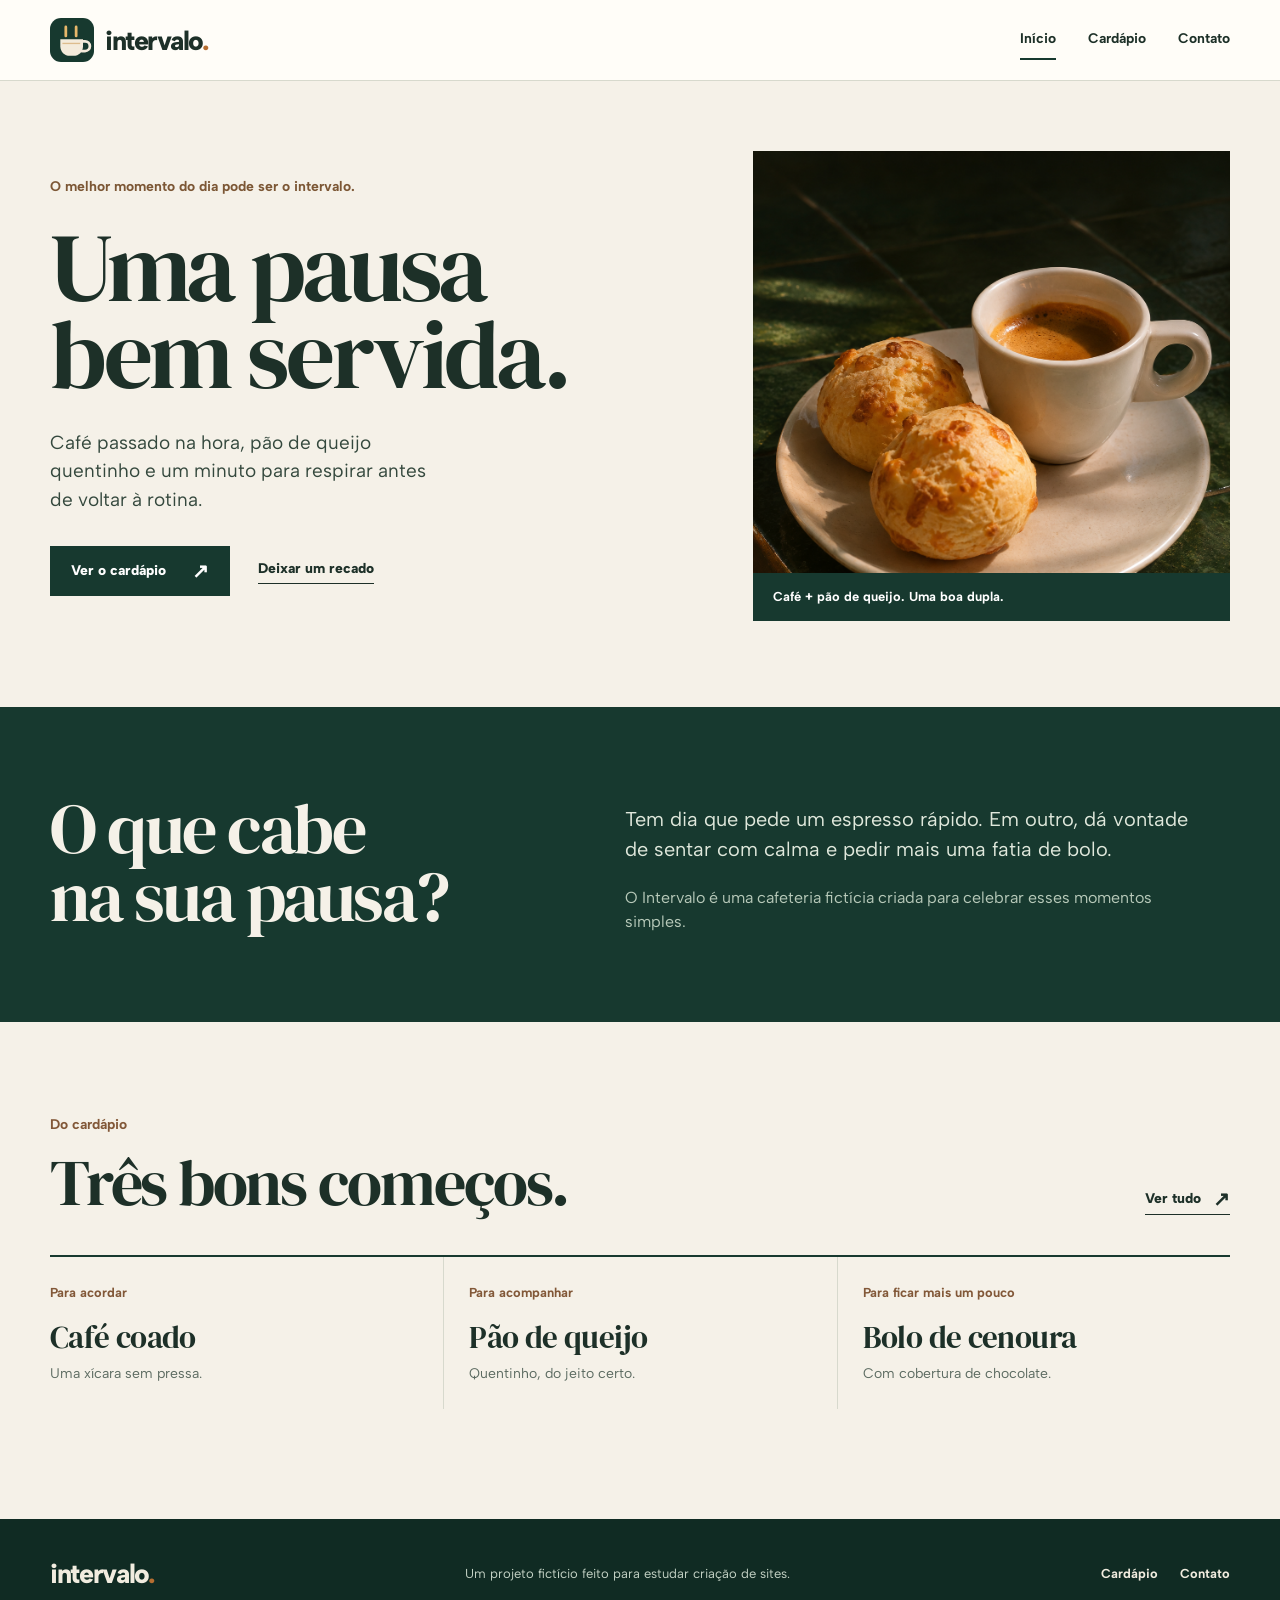
==== commit ac09dc10: "Redesenha Intervalo com paginas separadas e nova marca" ====
--- a/index.html
+++ b/index.html
@@ -3,80 +3,45 @@
   <head>
     <meta charset="UTF-8" />
     <meta name="viewport" content="width=device-width, initial-scale=1.0" />
-    <meta name="theme-color" content="#162d27" />
-    <meta name="description" content="Intervalo: um conceito de cafeteria com cafés, lanches e uma pausa bem servida." />
-    <title>Intervalo — café e pausa</title>
+    <meta name="theme-color" content="#17392f" />
+    <meta name="description" content="Intervalo: café, pão de queijo e uma pausa boa no meio do dia. Projeto fictício de cafeteria." />
+    <title>Intervalo — uma pausa bem servida</title>
     <link rel="icon" type="image/svg+xml" href="favicon.svg" />
     <link rel="preconnect" href="https://fonts.googleapis.com" />
     <link rel="preconnect" href="https://fonts.gstatic.com" crossorigin />
-    <link href="https://fonts.googleapis.com/css2?family=Albert+Sans:wght@400;500;600;700&family=Imbue:opsz,wght@10..100,400;10..100,500&display=swap" rel="stylesheet" />
+    <link href="https://fonts.googleapis.com/css2?family=Albert+Sans:wght@400;500;600;700;800&family=DM+Serif+Display&display=swap" rel="stylesheet" />
     <link rel="stylesheet" href="style.css" />
     <script src="script.js" defer></script>
   </head>
   <body>
-    <div class="site-layout">
-      <aside class="photo-stage" aria-label="Café e pão de queijo">
-        <img src="hero-cafe.png" alt="Café espresso e pães de queijo sobre um balcão verde" width="1024" height="1536" />
-        <div class="photo-caption"><span>Uma pausa, por favor.</span><span>Intervalo · café</span></div>
-      </aside>
+    <header class="site-header">
+      <div class="shell header-inner">
+        <a class="brand" href="index.html" aria-label="Intervalo, página inicial"><img src="logo-intervalo.svg" alt="" width="44" height="44" /><span>intervalo<span class="brand-period">.</span></span></a>
+        <nav aria-label="Navegação principal"><a href="index.html" aria-current="page">Início</a><a href="cardapio.html">Cardápio</a><a href="contato.html">Contato</a></nav>
+      </div>
+    </header>
 
-      <div class="page-column">
-        <header class="site-header">
-          <a class="brand" href="#inicio" aria-label="Intervalo, voltar ao início"><span class="pause-mark" aria-hidden="true"><i></i><i></i></span>intervalo<span class="brand-dot">.</span></a>
-          <nav aria-label="Navegação principal"><a href="#cardapio">Cardápio</a><a href="#contato">Contato</a></nav>
-        </header>
+    <main>
+      <section class="home-hero shell" aria-labelledby="hero-title">
+        <div class="hero-content">
+          <p class="hero-overline">O melhor momento do dia pode ser o intervalo.</p>
+          <h1 id="hero-title">Uma pausa<br />bem servida.</h1>
+          <p class="hero-description">Café passado na hora, pão de queijo quentinho e um minuto para respirar antes de voltar à rotina.</p>
+          <div class="hero-actions"><a class="button button-primary" href="cardapio.html">Ver o cardápio <span aria-hidden="true">↗</span></a><a class="text-link" href="contato.html">Deixar um recado</a></div>
+        </div>
+        <figure class="hero-photo"><img src="hero-cafe.png" alt="Uma xícara de café e dois pães de queijo sobre uma mesa verde" width="1024" height="1536" /><figcaption>Café + pão de queijo. Uma boa dupla.</figcaption></figure>
+      </section>
 
-        <main>
-          <section class="hero" id="inicio" aria-labelledby="hero-title">
-            <h1 id="hero-title">Uma pausa<br />bem servida.</h1>
-            <p class="hero-copy">Café passado na hora, pão de queijo quentinho e tempo para respirar entre uma tarefa e outra.</p>
-            <a class="text-link" href="#cardapio">Escolher minha pausa <span aria-hidden="true">↗</span></a>
-          </section>
+      <section class="home-feature" aria-labelledby="feature-title">
+        <div class="shell feature-grid"><h2 id="feature-title">O que cabe<br />na sua pausa?</h2><div class="feature-copy"><p>Tem dia que pede um espresso rápido. Em outro, dá vontade de sentar com calma e pedir mais uma fatia de bolo.</p><p>O Intervalo é uma cafeteria fictícia criada para celebrar esses momentos simples.</p></div></div>
+      </section>
 
-          <section class="intro" aria-labelledby="intro-title">
-            <h2 id="intro-title">Café sem pressa.</h2>
-            <p>O Intervalo é uma cafeteria imaginada para aquela parte do dia em que tudo o que você quer é sentar, tomar um café e conversar um pouco.</p>
-            <p>O cardápio é curto de propósito: bebidas conhecidas, lanches sem complicação e espaço para escolher com calma.</p>
-          </section>
+      <section class="home-preview shell" aria-labelledby="preview-title">
+        <div class="section-intro"><div><p class="section-label">Do cardápio</p><h2 id="preview-title">Três bons começos.</h2></div><a class="text-link" href="cardapio.html">Ver tudo <span aria-hidden="true">↗</span></a></div>
+        <div class="preview-list"><article><span>Para acordar</span><h3>Café coado</h3><p>Uma xícara sem pressa.</p></article><article><span>Para acompanhar</span><h3>Pão de queijo</h3><p>Quentinho, do jeito certo.</p></article><article><span>Para ficar mais um pouco</span><h3>Bolo de cenoura</h3><p>Com cobertura de chocolate.</p></article></div>
+      </section>
+    </main>
 
-          <section class="menu-section" id="cardapio" aria-labelledby="menu-title">
-            <div class="section-heading"><h2 id="menu-title">Cardápio</h2><p>O que combina com a sua pausa?</p></div>
-            <div class="menu-filters" role="group" aria-label="Filtrar cardápio">
-              <button class="active" type="button" data-filter="todos" aria-pressed="true">Tudo</button>
-              <button type="button" data-filter="cafes" aria-pressed="false">Cafés</button>
-              <button type="button" data-filter="comidas" aria-pressed="false">Para comer</button>
-              <button type="button" data-filter="gelados" aria-pressed="false">Gelados</button>
-            </div>
-            <p class="menu-count" id="menu-count" role="status" aria-live="polite">9 opções no cardápio</p>
-            <div class="menu-list">
-              <article class="menu-item" data-kind="cafes"><div><h3>Espresso</h3><p>Curto, intenso e sem enrolação.</p></div><span>R$ 6,00</span></article>
-              <article class="menu-item" data-kind="cafes"><div><h3>Café coado</h3><p>Uma xícara para acompanhar a conversa.</p></div><span>R$ 7,00</span></article>
-              <article class="menu-item" data-kind="cafes"><div><h3>Cappuccino</h3><p>Café, leite vaporizado e uma pitada de canela.</p></div><span>R$ 12,00</span></article>
-              <article class="menu-item" data-kind="comidas"><div><h3>Pão de queijo</h3><p>Dois pães de queijo servidos quentinhos.</p></div><span>R$ 8,00</span></article>
-              <article class="menu-item" data-kind="comidas"><div><h3>Bolo de cenoura</h3><p>Uma fatia com cobertura de chocolate.</p></div><span>R$ 10,00</span></article>
-              <article class="menu-item" data-kind="comidas"><div><h3>Misto quente</h3><p>Pão tostado, queijo e presunto.</p></div><span>R$ 14,00</span></article>
-              <article class="menu-item" data-kind="gelados"><div><h3>Café gelado</h3><p>Espresso, leite e gelo.</p></div><span>R$ 13,00</span></article>
-              <article class="menu-item" data-kind="gelados"><div><h3>Chocolate gelado</h3><p>Leite e chocolate batidos com gelo.</p></div><span>R$ 12,00</span></article>
-              <article class="menu-item" data-kind="gelados"><div><h3>Chá de hibisco</h3><p>Servido frio, com limão.</p></div><span>R$ 9,00</span></article>
-            </div>
-            <p class="menu-note">Cardápio e preços ilustrativos de um projeto fictício.</p>
-          </section>
-
-          <section class="contact-section" id="contato" aria-labelledby="contact-title">
-            <h2 id="contact-title">Deixe um recado.</h2>
-            <p>Tem uma ideia para esse cardápio? Use o formulário para testar a página. Ele verifica os dados, mas não envia mensagens.</p>
-            <form id="contact-form" novalidate>
-              <div class="field"><label for="name">Nome</label><input id="name" name="name" autocomplete="name" required /><small id="name-error" class="error"></small></div>
-              <div class="field"><label for="email">E-mail</label><input id="email" name="email" type="email" autocomplete="email" required /><small id="email-error" class="error"></small></div>
-              <div class="field"><label for="message">Mensagem</label><textarea id="message" name="message" rows="4" required></textarea><small id="message-error" class="error"></small></div>
-              <button class="submit-button" type="submit">Validar recado <span aria-hidden="true">↗</span></button>
-              <p id="form-status" role="status" aria-live="polite"></p>
-            </form>
-          </section>
-        </main>
-
-        <footer><span>Intervalo · Projeto fictício para estudo</span><a href="#inicio">Voltar ao início ↑</a></footer>
-      </div>
-    </div>
+    <footer class="site-footer"><div class="shell footer-inner"><a class="footer-brand" href="index.html">intervalo<span>.</span></a><p>Um projeto fictício feito para estudar criação de sites.</p><nav aria-label="Navegação do rodapé"><a href="cardapio.html">Cardápio</a><a href="contato.html">Contato</a></nav></div></footer>
   </body>
 </html>
--- a/style.css
+++ b/style.css
@@ -1,119 +1,144 @@
-:root {
-  --forest: #162d27;
-  --paper: #f3f0e8;
-  --ink: #202b25;
-  --muted: #5c675e;
-  --gold: #d8b46a;
-  --line: #d7d5ca;
+:root{--forest:#17392f;--forest-dark:#102b23;--cream:#f5f1e8;--paper:#fffdf8;--ink:#1d3028;--muted:#5c6b61;--gold:#e4b96e;--line:#d7d9cd}
+*{box-sizing:border-box}
+html{scroll-behavior:smooth}
+body{margin:0;background:var(--cream);color:var(--ink);font:16px/1.55 'Albert Sans',Arial,sans-serif}
+button,input,textarea{font:inherit}
+button{cursor:pointer}
+a{color:inherit}
+img{display:block;max-width:100%}
+[hidden]{display:none!important}
+.shell{width:min(1180px,calc(100% - 64px));margin-inline:auto}
+h1,h2,h3,p,figure{margin-top:0}
+h1,h2{font-family:'DM Serif Display',Georgia,serif;font-weight:400;letter-spacing:-.035em}
+.site-header{background:var(--paper);border-bottom:1px solid var(--line)}
+.header-inner{min-height:80px;display:flex;align-items:center;justify-content:space-between;gap:28px}
+.brand{display:inline-flex;align-items:center;gap:11px;text-decoration:none;font-weight:800;font-size:27px;line-height:1;letter-spacing:-.055em;white-space:nowrap}
+.brand img{width:44px;height:44px}
+.brand-period,.footer-brand span{color:#b66e31}
+.site-header nav{display:flex;align-items:center;gap:32px}
+.site-header nav a{text-decoration:none;font-size:14px;font-weight:700;padding:8px 0;border-bottom:2px solid transparent}
+.site-header nav a:hover,.site-header nav a[aria-current=page]{border-color:var(--forest)}
+.site-header nav a:focus-visible,a:focus-visible,button:focus-visible,input:focus-visible,textarea:focus-visible{outline:2px solid #ad6c38;outline-offset:4px}
+.home-hero{display:grid;grid-template-columns:minmax(0,1.14fr) minmax(0,.86fr);gap:70px;align-items:center;padding-block:70px 86px}
+.hero-content{max-width:620px}
+.hero-overline{font-size:14px;font-weight:700;color:#7c5735;margin-bottom:26px}
+.home-hero h1{font-size:clamp(72px,7.6vw,112px);line-height:.9;margin-bottom:30px}
+.hero-description{font-size:19px;max-width:33ch;line-height:1.5;color:#34483d;margin-bottom:32px}
+.hero-actions{display:flex;align-items:center;flex-wrap:wrap;gap:20px 28px}
+.button{display:inline-flex;align-items:center;justify-content:space-between;gap:26px;min-height:50px;padding:12px 20px;text-decoration:none;font-size:14px;font-weight:800;border:1px solid transparent;transition:background .18s,transform .18s}
+.button:hover{transform:translateY(-2px)}
+.button-primary{background:var(--forest);color:#fff}
+.button-primary:hover{background:#2a5848}
+.button span,.text-link span{font-size:20px;line-height:1}
+.text-link{display:inline-flex;align-items:center;gap:12px;text-decoration:none;border-bottom:1px solid currentColor;padding-bottom:4px;font-size:14px;font-weight:800}
+.text-link:hover{color:#996032}
+.hero-photo{margin:0;position:relative;height:470px;overflow:hidden;background:var(--forest)}
+.hero-photo img{width:100%;height:100%;object-fit:cover;object-position:center 58%}
+.hero-photo figcaption{position:absolute;left:0;bottom:0;right:0;padding:14px 20px;background:var(--forest);color:#fff;font-size:13px;font-weight:700}
+.home-feature{background:var(--forest);color:var(--cream);padding-block:88px}
+.feature-grid{display:grid;grid-template-columns:minmax(0,.9fr) minmax(0,1.1fr);gap:80px;align-items:start}
+.feature-grid h2{font-size:clamp(54px,5.5vw,78px);line-height:.96;margin:0}
+.feature-copy{padding-top:9px;max-width:570px}
+.feature-copy p{font-size:20px;line-height:1.5;color:#e0e8dc;margin-bottom:22px}
+.feature-copy p:last-child{font-size:16px;color:#b7c9b9;margin-bottom:0}
+.home-preview{padding-block:92px 110px}
+.section-intro{display:flex;justify-content:space-between;align-items:end;gap:30px;margin-bottom:40px}
+.section-label{font-size:14px;font-weight:700;color:#825838;margin-bottom:15px}
+.section-intro h2{font-size:clamp(52px,5vw,72px);line-height:1;margin:0}
+.preview-list{display:grid;grid-template-columns:repeat(3,minmax(0,1fr));border-top:2px solid var(--forest)}
+.preview-list article{padding:26px 25px 10px 0}
+.preview-list article+article{border-left:1px solid var(--line);padding-left:25px}
+.preview-list article>span{display:block;color:#825838;font-size:13px;font-weight:700;margin-bottom:18px}
+.preview-list h3{font:400 31px/1.05 'DM Serif Display',Georgia,serif;letter-spacing:-.02em;margin-bottom:10px}
+.preview-list p{color:var(--muted);font-size:14px}
+.page-hero{padding-block:76px 80px}
+.menu-hero{background:#e4e6d9}
+.contact-hero{background:var(--forest);color:var(--cream)}
+.page-hero-inner{display:grid;grid-template-columns:minmax(0,1.2fr) minmax(0,.8fr);gap:70px;align-items:end}
+.page-hero h1{font-size:clamp(68px,7.5vw,104px);line-height:.93;margin:0}
+.page-hero-inner>p{font-size:19px;line-height:1.5;max-width:31ch;margin:0 0 5px}
+.contact-hero .section-label{color:var(--gold)}
+.contact-hero h1{font-size:clamp(58px,6vw,82px)}
+.contact-hero .page-hero-inner>p{color:#d8e2d5}
+.menu-page{padding-block:46px 100px}
+.menu-toolbar{display:flex;justify-content:space-between;align-items:center;gap:20px;border-bottom:1px solid var(--line);padding-bottom:26px}
+.menu-filters{display:flex;gap:8px;flex-wrap:wrap}
+.menu-filters button{border:1px solid #b9c3b3;background:transparent;color:var(--forest);padding:9px 17px;border-radius:999px;font-size:13px;font-weight:700}
+.menu-filters button:hover,.menu-filters button.active{background:var(--forest);border-color:var(--forest);color:white}
+.menu-toolbar>p{margin:0;font-size:13px;color:var(--muted);white-space:nowrap}
+.menu-category{display:grid;grid-template-columns:minmax(0,.36fr) minmax(0,.64fr);gap:46px;padding-block:46px;border-bottom:1px solid var(--line)}
+.category-heading h2{font-size:clamp(46px,4vw,62px);line-height:1;margin-bottom:10px}
+.category-heading p{font-size:14px;color:var(--muted);max-width:26ch}
+.menu-list{border-top:2px solid var(--forest)}
+.menu-item{display:grid;grid-template-columns:minmax(0,1fr) auto;gap:20px;padding:19px 0;border-bottom:1px solid var(--line)}
+.menu-item:last-child{border-bottom:0}
+.menu-item h3{font-size:18px;line-height:1.25;margin:0 0 5px}
+.menu-item p{font-size:14px;line-height:1.4;color:var(--muted);margin:0}
+.menu-item>span{font-size:15px;font-weight:800;white-space:nowrap;font-variant-numeric:tabular-nums}
+.menu-note{font-size:13px;color:var(--muted);margin:25px 0 0}
+.page-cta{background:var(--forest);color:var(--cream);padding-block:54px}
+.cta-inner{display:flex;align-items:center;justify-content:space-between;gap:24px}
+.cta-inner h2{font-size:clamp(42px,4vw,60px);line-height:1;margin:0}
+.button-light{background:var(--gold);color:var(--forest)}
+.button-light:hover{background:#edc98e}
+.contact-page{display:grid;grid-template-columns:minmax(0,.85fr) minmax(0,1.15fr);gap:90px;padding-block:90px 115px}
+.contact-copy h2{font-size:clamp(50px,4vw,66px);line-height:1;margin-bottom:22px}
+.contact-copy>p{max-width:38ch;font-size:17px;color:#435449}
+.contact-detail{border-top:2px solid var(--forest);margin-top:58px;padding-top:20px;max-width:320px}
+.contact-detail>span{font:400 58px/.7 'DM Serif Display',Georgia,serif;color:#ae794a}
+.contact-detail p{font:400 24px/1.18 'DM Serif Display',Georgia,serif;margin:10px 0 0}
+#contact-form{display:grid;gap:15px;background:var(--paper);padding:36px;border:1px solid var(--line)}
+.field{display:flex;flex-direction:column}
+.field label{font-size:14px;font-weight:700;margin-bottom:8px}
+.field label span{color:#a65e37}
+.field input,.field textarea{width:100%;padding:12px 14px;background:#fff;border:1px solid #adb9ab;border-radius:0;color:var(--ink);outline-offset:2px}
+.field input{min-height:48px}
+.field textarea{resize:vertical;min-height:130px}
+.field input[aria-invalid=true],.field textarea[aria-invalid=true]{border-color:#b84433}
+.error{min-height:21px;padding-top:3px;color:#a83224;font-size:12px}
+.submit-button{width:fit-content;cursor:pointer}
+#form-status{min-height:24px;margin:0;font-size:14px;color:var(--forest);font-weight:700}
+.site-footer{background:var(--forest-dark);color:#f1ecdf;padding-block:34px}
+.footer-inner{display:flex;align-items:center;justify-content:space-between;gap:24px}
+.footer-brand{text-decoration:none;font-size:27px;font-weight:800;letter-spacing:-.05em}
+.footer-inner p{font-size:13px;color:#c4d2c5;margin:0}
+.footer-inner nav{display:flex;gap:22px}
+.footer-inner nav a{font-size:13px;text-decoration:none;font-weight:700}
+.footer-inner nav a:hover{text-decoration:underline}
+@media(max-width:900px){.home-hero{gap:35px}.hero-photo{height:470px}.contact-page{gap:45px}}
+@media(max-width:680px){
+  .shell{width:min(100% - 40px,1180px)}
+  .header-inner{min-height:68px;gap:12px}
+  .brand{font-size:22px;gap:8px}.brand img{width:36px;height:36px}
+  .site-header nav{gap:15px}.site-header nav a{font-size:12px}
+  .home-hero{grid-template-columns:1fr;gap:34px;padding-block:50px 60px}
+  .hero-overline{margin-bottom:16px}
+  .home-hero h1{font-size:clamp(62px,13vw,88px);margin-bottom:24px}
+  .hero-description{font-size:17px;margin-bottom:25px}
+  .hero-photo{height:310px}
+  .home-feature{padding-block:62px}
+  .feature-grid{grid-template-columns:1fr;gap:26px}
+  .feature-grid h2{font-size:58px}.feature-copy p{font-size:18px}
+  .home-preview{padding-block:66px 78px}
+  .section-intro{align-items:start;flex-direction:column;gap:16px;margin-bottom:27px}
+  .section-intro h2{font-size:52px}
+  .preview-list{grid-template-columns:1fr}
+  .preview-list article{padding:20px 0 14px}
+  .preview-list article+article{border-left:0;border-top:1px solid var(--line);padding-left:0}
+  .preview-list article>span{margin-bottom:7px}
+  .page-hero{padding-block:54px 60px}
+  .page-hero-inner{grid-template-columns:1fr;gap:22px}
+  .page-hero h1{font-size:clamp(60px,12vw,80px)}
+  .contact-hero h1{font-size:50px}
+  .page-hero-inner>p{font-size:17px}
+  .menu-toolbar{align-items:start;flex-direction:column;gap:12px}
+  .menu-category{grid-template-columns:1fr;gap:16px;padding-block:34px}
+  .category-heading h2{font-size:49px}
+  .cta-inner{align-items:start;flex-direction:column}
+  .contact-page{grid-template-columns:1fr;gap:24px;padding-block:45px 80px}
+  .contact-detail{display:none}
+  #contact-form{padding:24px}
+  .footer-inner{align-items:start;flex-direction:column;gap:12px}
 }
-
-* { box-sizing: border-box; }
-html { scroll-behavior: smooth; }
-body { margin: 0; color: var(--ink); background: var(--paper); font: 17px/1.55 'Albert Sans', Arial, sans-serif; }
-button, input, textarea { font: inherit; }
-button { cursor: pointer; }
-a { color: inherit; }
-img { display: block; max-width: 100%; }
-[hidden] { display: none !important; }
-
-.site-layout { display: grid; grid-template-columns: 47% minmax(0, 53%); align-items: start; }
-.photo-stage { position: sticky; top: 0; height: 100svh; overflow: hidden; background: #0d241d; }
-.photo-stage img { width: 100%; height: 100%; object-fit: cover; object-position: 50% 58%; }
-.photo-caption { position: absolute; inset: auto 26px 26px; color: white; display: flex; justify-content: space-between; gap: 20px; align-items: end; font-size: 13px; }
-.photo-caption span:first-child { font: 400 36px/.95 'Imbue', Georgia, serif; }
-.photo-caption span:last-child { font-size: 13px; font-weight: 700; white-space: nowrap; }
-.page-column { min-width: 0; }
-
-.site-header { min-height: 84px; padding: 18px clamp(28px, 5vw, 70px); display: flex; justify-content: space-between; align-items: center; gap: 24px; border-bottom: 1px solid var(--line); }
-.brand { display: inline-flex; align-items: center; gap: 8px; font-weight: 700; font-size: 25px; letter-spacing: -.065em; text-decoration: none; white-space: nowrap; }
-.brand-dot { color: #b5873c; margin-left: -8px; }
-.pause-mark { display: inline-flex; align-items: center; gap: 4px; margin-right: 3px; }
-.pause-mark i { display: block; width: 5px; height: 19px; background: var(--forest); }
-.site-header nav { display: flex; gap: 23px; font-size: 13px; font-weight: 700; }
-.site-header nav a { text-decoration: none; border-bottom: 1px solid transparent; padding: 5px 0; }
-.site-header nav a:hover, .site-header nav a:focus-visible { border-color: currentColor; }
-
-main section { scroll-margin-top: 20px; }
-.hero, .intro, .menu-section, .contact-section { padding-inline: clamp(28px, 5vw, 70px); }
-.hero { min-height: 535px; padding-top: 70px; padding-bottom: 75px; display: flex; flex-direction: column; align-items: flex-start; justify-content: center; }
-h1, h2, h3, p { margin-top: 0; }
-h1, h2 { font-family: 'Imbue', Georgia, serif; font-weight: 400; }
-h1 { font-size: clamp(80px, 8vw, 125px); line-height: .78; letter-spacing: -.02em; margin-bottom: 31px; }
-.hero-copy { font-size: 19px; line-height: 1.55; max-width: 35ch; margin-bottom: 30px; }
-.text-link { display: inline-flex; align-items: center; justify-content: space-between; gap: 30px; min-height: 42px; padding-bottom: 7px; border-bottom: 2px solid var(--forest); color: var(--forest); text-decoration: none; font-weight: 700; font-size: 15px; }
-.text-link:hover { color: #8b632f; border-color: #8b632f; }
-.text-link span { font-size: 22px; line-height: 1; }
-
-.intro { padding-block: 75px 85px; background: #e6e4d9; }
-.intro h2 { font-size: clamp(47px, 5vw, 68px); line-height: .95; max-width: 9ch; margin-bottom: 26px; }
-.intro p { max-width: 43ch; margin-bottom: 17px; }
-.intro p:last-child { margin-bottom: 0; }
-
-.menu-section { padding-block: 88px 100px; }
-.section-heading h2, .contact-section h2 { font-size: clamp(57px, 6vw, 80px); line-height: .9; margin-bottom: 5px; }
-.section-heading p { color: var(--muted); margin: 0; }
-.menu-filters { display: flex; flex-wrap: wrap; gap: 8px 20px; border-bottom: 1px solid var(--line); margin-top: 38px; }
-.menu-filters button { border: 0; border-bottom: 3px solid transparent; margin-bottom: -1px; padding: 0 0 12px; background: transparent; color: var(--muted); font-size: 14px; font-weight: 700; }
-.menu-filters button:hover, .menu-filters button.active { color: var(--forest); border-color: var(--forest); }
-.menu-filters button:focus-visible, .submit-button:focus-visible, a:focus-visible { outline: 2px solid #8b632f; outline-offset: 4px; }
-.menu-count { font-size: 13px; color: var(--muted); margin: 17px 0 7px; }
-.menu-item { display: grid; grid-template-columns: minmax(0, 1fr) auto; gap: 20px; padding: 23px 0; border-bottom: 1px solid var(--line); }
-.menu-item h3 { font-size: 18px; line-height: 1.25; margin: 0 0 4px; font-weight: 700; }
-.menu-item p { font-size: 14px; line-height: 1.45; color: var(--muted); margin: 0; }
-.menu-item > span { white-space: nowrap; font-size: 16px; font-weight: 700; font-variant-numeric: tabular-nums; }
-.menu-note { margin: 23px 0 0; color: var(--muted); font-size: 13px; }
-
-.contact-section { padding-block: 88px 96px; background: var(--forest); color: var(--paper); }
-.contact-section h2 { margin-bottom: 20px; }
-.contact-section > p { max-width: 43ch; color: #d7dfd6; margin-bottom: 38px; }
-form { display: grid; gap: 15px; }
-.field { display: flex; flex-direction: column; }
-label { font-size: 14px; font-weight: 700; margin-bottom: 7px; }
-input, textarea { width: 100%; background: #f7f5ed; border: 1px solid #d7dfd6; border-radius: 0; padding: 11px 13px; color: var(--ink); outline-offset: 2px; }
-input { min-height: 46px; }
-textarea { resize: vertical; min-height: 120px; }
-input:focus, textarea:focus { outline: 2px solid var(--gold); }
-input[aria-invalid=true], textarea[aria-invalid=true] { border-color: #f3aaa2; }
-.error { min-height: 21px; padding-top: 3px; color: #ffc0b5; font-size: 12px; }
-.submit-button { display: flex; align-items: center; justify-content: space-between; gap: 20px; width: fit-content; min-width: 185px; min-height: 48px; padding: 10px 16px; background: var(--gold); color: var(--forest); border: 0; font-size: 14px; font-weight: 700; }
-.submit-button:hover { background: #e9c681; }
-#form-status { min-height: 25px; margin: 0; font-size: 14px; color: #e8d09d; }
-footer { padding: 26px clamp(28px, 5vw, 70px); background: #0e211c; color: #d7dfd6; display: flex; justify-content: space-between; gap: 18px; font-size: 12px; }
-footer a { text-decoration: none; }
-footer a:hover { text-decoration: underline; }
-
-@media (max-width: 950px) {
-  .site-layout { grid-template-columns: 42% minmax(0, 58%); }
-  .hero { min-height: 500px; }
-  h1 { font-size: clamp(75px, 9vw, 110px); }
-}
-
-@media (max-width: 680px) {
-  .site-layout { display: block; }
-  .photo-stage { position: relative; height: 45svh; min-height: 295px; }
-  .photo-stage img { object-position: center 58%; }
-  .photo-caption { inset: auto 20px 18px; }
-  .photo-caption span:first-child { font-size: 30px; }
-  .site-header { min-height: 68px; padding: 12px 22px; }
-  .brand { font-size: 23px; }
-  .hero, .intro, .menu-section, .contact-section { padding-inline: 22px; }
-  .hero { min-height: 0; padding-block: 65px 82px; }
-  h1 { font-size: clamp(71px, 14vw, 90px); }
-  .hero-copy { font-size: 17px; }
-  .intro { padding-block: 63px 72px; }
-  .menu-section, .contact-section { padding-block: 72px 78px; }
-  .menu-filters { gap: 8px 16px; }
-  .menu-filters button { font-size: 13px; }
-  footer { padding: 22px; }
-}
-
-@media (max-width: 380px) {
-  .site-header nav { gap: 12px; font-size: 12px; }
-  .photo-caption span:last-child { font-size: 10px; }
-  h1 { font-size: 68px; }
-  .menu-item { gap: 12px; }
-  .menu-item > span { font-size: 14px; }
-  footer { flex-direction: column; }
-}
-
-@media (prefers-reduced-motion: reduce) { html { scroll-behavior: auto; } }
+@media(max-width:380px){.shell{width:calc(100% - 32px)}.brand{font-size:20px}.brand img{width:32px;height:32px}.site-header nav{gap:10px}.site-header nav a{font-size:11px}.home-hero h1{font-size:58px}.hero-photo{height:310px}.menu-filters button{padding:8px 11px}.menu-item{gap:12px}.menu-item>span{font-size:14px}}
+@media(prefers-reduced-motion:reduce){html{scroll-behavior:auto}.button{transition:none}}
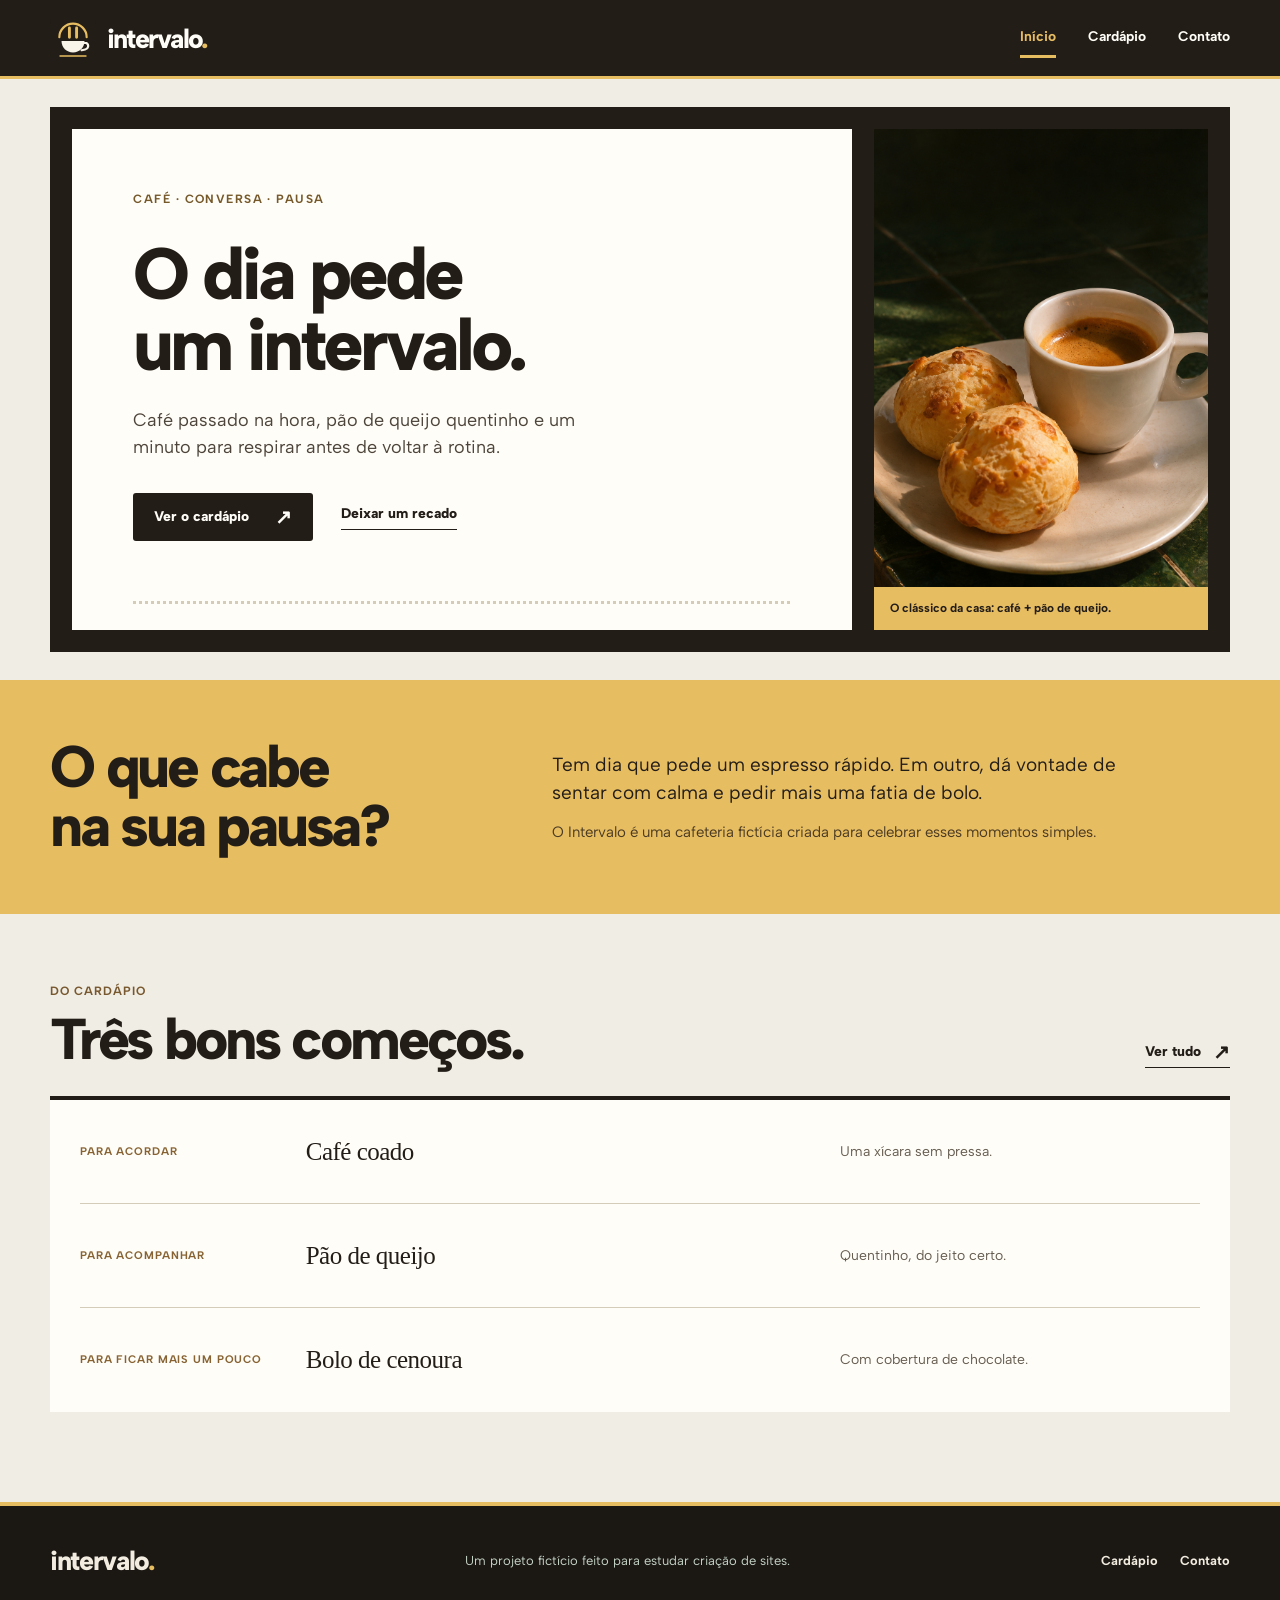
==== commit 3e9703ef: "Renova identidade visual do Intervalo" ====
--- a/index.html
+++ b/index.html
@@ -9,7 +9,7 @@
     <link rel="icon" type="image/svg+xml" href="favicon.svg" />
     <link rel="preconnect" href="https://fonts.googleapis.com" />
     <link rel="preconnect" href="https://fonts.gstatic.com" crossorigin />
-    <link href="https://fonts.googleapis.com/css2?family=Albert+Sans:wght@400;500;600;700;800&family=DM+Serif+Display&display=swap" rel="stylesheet" />
+    <link href="https://fonts.googleapis.com/css2?family=Albert+Sans:wght@400;500;600;700;800&display=swap" rel="stylesheet" />
     <link rel="stylesheet" href="style.css" />
     <script src="script.js" defer></script>
   </head>
@@ -24,12 +24,12 @@
     <main>
       <section class="home-hero shell" aria-labelledby="hero-title">
         <div class="hero-content">
-          <p class="hero-overline">O melhor momento do dia pode ser o intervalo.</p>
-          <h1 id="hero-title">Uma pausa<br />bem servida.</h1>
+          <p class="hero-overline">CAFÉ · CONVERSA · PAUSA</p>
+          <h1 id="hero-title">O dia pede<br />um intervalo.</h1>
           <p class="hero-description">Café passado na hora, pão de queijo quentinho e um minuto para respirar antes de voltar à rotina.</p>
           <div class="hero-actions"><a class="button button-primary" href="cardapio.html">Ver o cardápio <span aria-hidden="true">↗</span></a><a class="text-link" href="contato.html">Deixar um recado</a></div>
         </div>
-        <figure class="hero-photo"><img src="hero-cafe.png" alt="Uma xícara de café e dois pães de queijo sobre uma mesa verde" width="1024" height="1536" /><figcaption>Café + pão de queijo. Uma boa dupla.</figcaption></figure>
+        <figure class="hero-photo"><img src="hero-cafe.png" alt="Uma xícara de café e dois pães de queijo sobre uma mesa verde" width="1024" height="1536" /><figcaption>O clássico da casa: café + pão de queijo.</figcaption></figure>
       </section>
 
       <section class="home-feature" aria-labelledby="feature-title">
--- a/style.css
+++ b/style.css
@@ -142,3 +142,105 @@
 }
 @media(max-width:380px){.shell{width:calc(100% - 32px)}.brand{font-size:20px}.brand img{width:32px;height:32px}.site-header nav{gap:10px}.site-header nav a{font-size:11px}.home-hero h1{font-size:58px}.hero-photo{height:310px}.menu-filters button{padding:8px 11px}.menu-item{gap:12px}.menu-item>span{font-size:14px}}
 @media(prefers-reduced-motion:reduce){html{scroll-behavior:auto}.button{transition:none}}
+
+/* Identidade de cardápio impresso: café escuro, papel e amarelo de balcão. */
+:root{--forest:#231d18;--forest-dark:#1b1713;--cream:#f0ede4;--paper:#fffdf7;--ink:#231d18;--muted:#665d51;--gold:#e7bd62;--line:#d4cbb9}
+body{background:var(--cream);font-family:'Albert Sans',Arial,sans-serif}
+h1,h2,h3{font-family:'Albert Sans',Arial,sans-serif;font-weight:800;letter-spacing:-.055em}
+.site-header{background:var(--forest);border-bottom:3px solid var(--gold);color:var(--paper)}
+.header-inner{min-height:76px}
+.brand{letter-spacing:-.065em}
+.brand img{width:46px;height:46px}
+.brand-period,.footer-brand span{color:var(--gold)}
+.site-header nav a{border-bottom-width:3px}
+.site-header nav a:hover,.site-header nav a[aria-current=page]{color:var(--gold);border-color:var(--gold)}
+.site-header nav a:focus-visible,a:focus-visible,button:focus-visible,input:focus-visible,textarea:focus-visible{outline-color:#bb7928}
+.home-hero{grid-template-columns:minmax(0,1.4fr) minmax(260px,.6fr);gap:22px;align-items:stretch;background:var(--forest);padding:22px;margin-block:28px 0;min-height:0}
+.hero-content{position:relative;display:flex;flex-direction:column;align-items:flex-start;max-width:none;background:var(--paper);padding:clamp(30px,4.8vw,68px);color:var(--ink)}
+.hero-content:after{content:'';position:absolute;left:clamp(30px,4.8vw,68px);right:clamp(30px,4.8vw,68px);bottom:26px;border-top:3px dotted var(--line)}
+.hero-overline{color:#76592b;letter-spacing:.12em;font-size:12px;margin-bottom:30px}
+.home-hero h1{font-size:clamp(56px,5.7vw,84px);line-height:.97;margin-bottom:26px;max-width:10ch}
+.hero-description{font-size:18px;max-width:42ch;color:#4d453b;margin-bottom:32px}
+.hero-actions{margin-bottom:28px}
+.hero-photo{height:auto;min-height:340px;background:#362a1e}
+.hero-photo img{object-position:center 55%}
+.hero-photo figcaption{background:var(--gold);color:var(--ink);font-size:12px;padding:12px 16px}
+.button{border-radius:3px;min-height:48px;transition:background .18s,transform .18s}
+.button-primary{background:var(--forest);color:var(--paper)}
+.button-primary:hover{background:#534031}
+.text-link:hover{color:#9c6b22}
+.home-feature{background:var(--gold);color:var(--ink);padding-block:58px;margin-top:28px}
+.feature-grid{grid-template-columns:minmax(0,.8fr) minmax(0,1.2fr);gap:50px;align-items:center}
+.feature-grid h2{font-size:clamp(40px,4.6vw,64px);line-height:1}
+.feature-copy{padding-top:0}
+.feature-copy p{color:var(--ink);font-size:19px;margin-bottom:13px}
+.feature-copy p:last-child{color:#4b3b22;font-size:15px}
+.home-preview{padding-block:68px 90px}
+.section-intro{margin-bottom:28px}
+.section-label{color:#78582f;letter-spacing:.08em;text-transform:uppercase;font-size:12px;margin-bottom:10px}
+.section-intro h2{font-size:clamp(42px,4.5vw,62px)}
+.preview-list{display:block;background:var(--paper);border-top:4px solid var(--forest);padding:0 30px}
+.preview-list article,.preview-list article+article{display:grid;grid-template-columns:minmax(120px,.4fr) minmax(0,1fr) minmax(130px,.7fr);align-items:center;gap:20px;min-height:104px;padding:20px 0;border-left:0;border-top:0;border-bottom:1px solid var(--line)}
+.preview-list article:last-child{border-bottom:0}
+.preview-list article>span{margin:0;color:#876333;text-transform:uppercase;font-size:11px;letter-spacing:.08em}
+.preview-list h3{font-size:25px;line-height:1.1;margin:0}
+.preview-list p{margin:0;font-size:14px}
+.page-hero{padding-block:58px 64px}
+.menu-hero{background:var(--gold);color:var(--ink)}
+.contact-hero{background:#393027;color:var(--paper)}
+.page-hero h1{font-size:clamp(52px,6vw,82px);line-height:1;max-width:12ch}
+.page-hero-inner>p{font-size:18px;max-width:36ch}
+.contact-hero h1{font-size:clamp(48px,5.7vw,78px)}
+.contact-hero .section-label{color:var(--gold)}
+.contact-hero .page-hero-inner>p{color:#e5dfd1}
+.menu-page{width:min(920px,calc(100% - 64px));margin-block:32px 48px;background:var(--paper);padding:44px clamp(24px,5vw,64px) 55px;border-top:5px solid var(--forest)}
+.menu-toolbar{padding-bottom:22px}
+.menu-filters button{border-color:#b7a991;color:var(--ink)}
+.menu-filters button:hover,.menu-filters button.active{background:var(--forest);border-color:var(--forest)}
+.menu-category{grid-template-columns:minmax(0,.32fr) minmax(0,.68fr);gap:28px;padding-block:36px}
+.menu-category:last-child{border-bottom:0}
+.category-heading h2{font-size:clamp(36px,3.5vw,50px)}
+.menu-list{border-top:2px solid var(--forest)}
+.menu-item h3{font-weight:700;letter-spacing:-.025em}
+.menu-item>span{color:#6c4c1f}
+.page-cta{background:var(--gold);color:var(--ink);padding-block:42px}
+.cta-inner h2{font-size:clamp(35px,3.4vw,48px)}
+.button-light{background:var(--forest);color:var(--paper)}
+.button-light:hover{background:#534031}
+.contact-page{gap:60px;padding-block:62px 90px}
+.contact-copy h2{font-size:clamp(40px,4vw,58px)}
+.contact-detail{border-top-color:var(--forest)}
+.contact-detail>span{color:#9b7138}
+.contact-detail p{font:700 24px/1.2 'Albert Sans',Arial,sans-serif;letter-spacing:-.035em}
+#contact-form{border:0;border-top:5px solid var(--gold);padding:30px}
+.field input,.field textarea{border-color:#a99e8b;border-radius:3px}
+.site-footer{border-top:4px solid var(--gold)}
+@media(max-width:900px){.home-hero{grid-template-columns:minmax(0,1.25fr) minmax(230px,.75fr)}.hero-photo{min-height:330px}.home-hero h1{font-size:clamp(50px,6vw,70px)}}
+@media(max-width:680px){
+  .header-inner{min-height:68px}.brand img{width:36px;height:36px}
+  .home-hero{grid-template-columns:1fr;gap:0;padding:10px;margin-top:14px}
+  .hero-content{padding:30px 24px 50px}
+  .hero-content:after{left:24px;right:24px;bottom:19px}
+  .hero-overline{margin-bottom:20px}
+  .home-hero h1{font-size:clamp(48px,10vw,68px);margin-bottom:18px}
+  .hero-description{font-size:16px;margin-bottom:25px}
+  .hero-photo{height:220px;min-height:0}
+  .hero-photo img{object-position:center 57%}
+  .hero-photo figcaption{font-size:11px;padding:8px 12px}
+  .home-feature{margin-top:14px;padding-block:42px}
+  .feature-grid{gap:18px}
+  .feature-grid h2{font-size:46px}.feature-copy p{font-size:17px}
+  .home-preview{padding-block:48px 60px}
+  .section-intro h2{font-size:42px}
+  .preview-list{padding:0 18px}
+  .preview-list article,.preview-list article+article{grid-template-columns:1fr;gap:5px;padding:18px 0;min-height:0}
+  .preview-list h3{font-size:24px}
+  .page-hero{padding-block:44px 48px}
+  .page-hero h1,.contact-hero h1{font-size:clamp(42px,10vw,60px)}
+  .page-hero-inner{gap:16px}.page-hero-inner>p{font-size:16px}
+  .menu-page{width:min(100% - 28px,920px);margin-block:14px 28px;padding:22px 18px 36px}
+  .menu-category{gap:10px;padding-block:28px}.category-heading h2{font-size:34px}
+  .menu-item{gap:8px}.menu-item>span{font-size:14px}
+  .contact-page{padding-block:38px 68px;gap:22px}#contact-form{padding:22px}
+}
+@media(max-width:380px){.home-hero h1{font-size:45px}.hero-photo{height:190px}.site-header nav{gap:9px}.site-header nav a{font-size:11px}}
